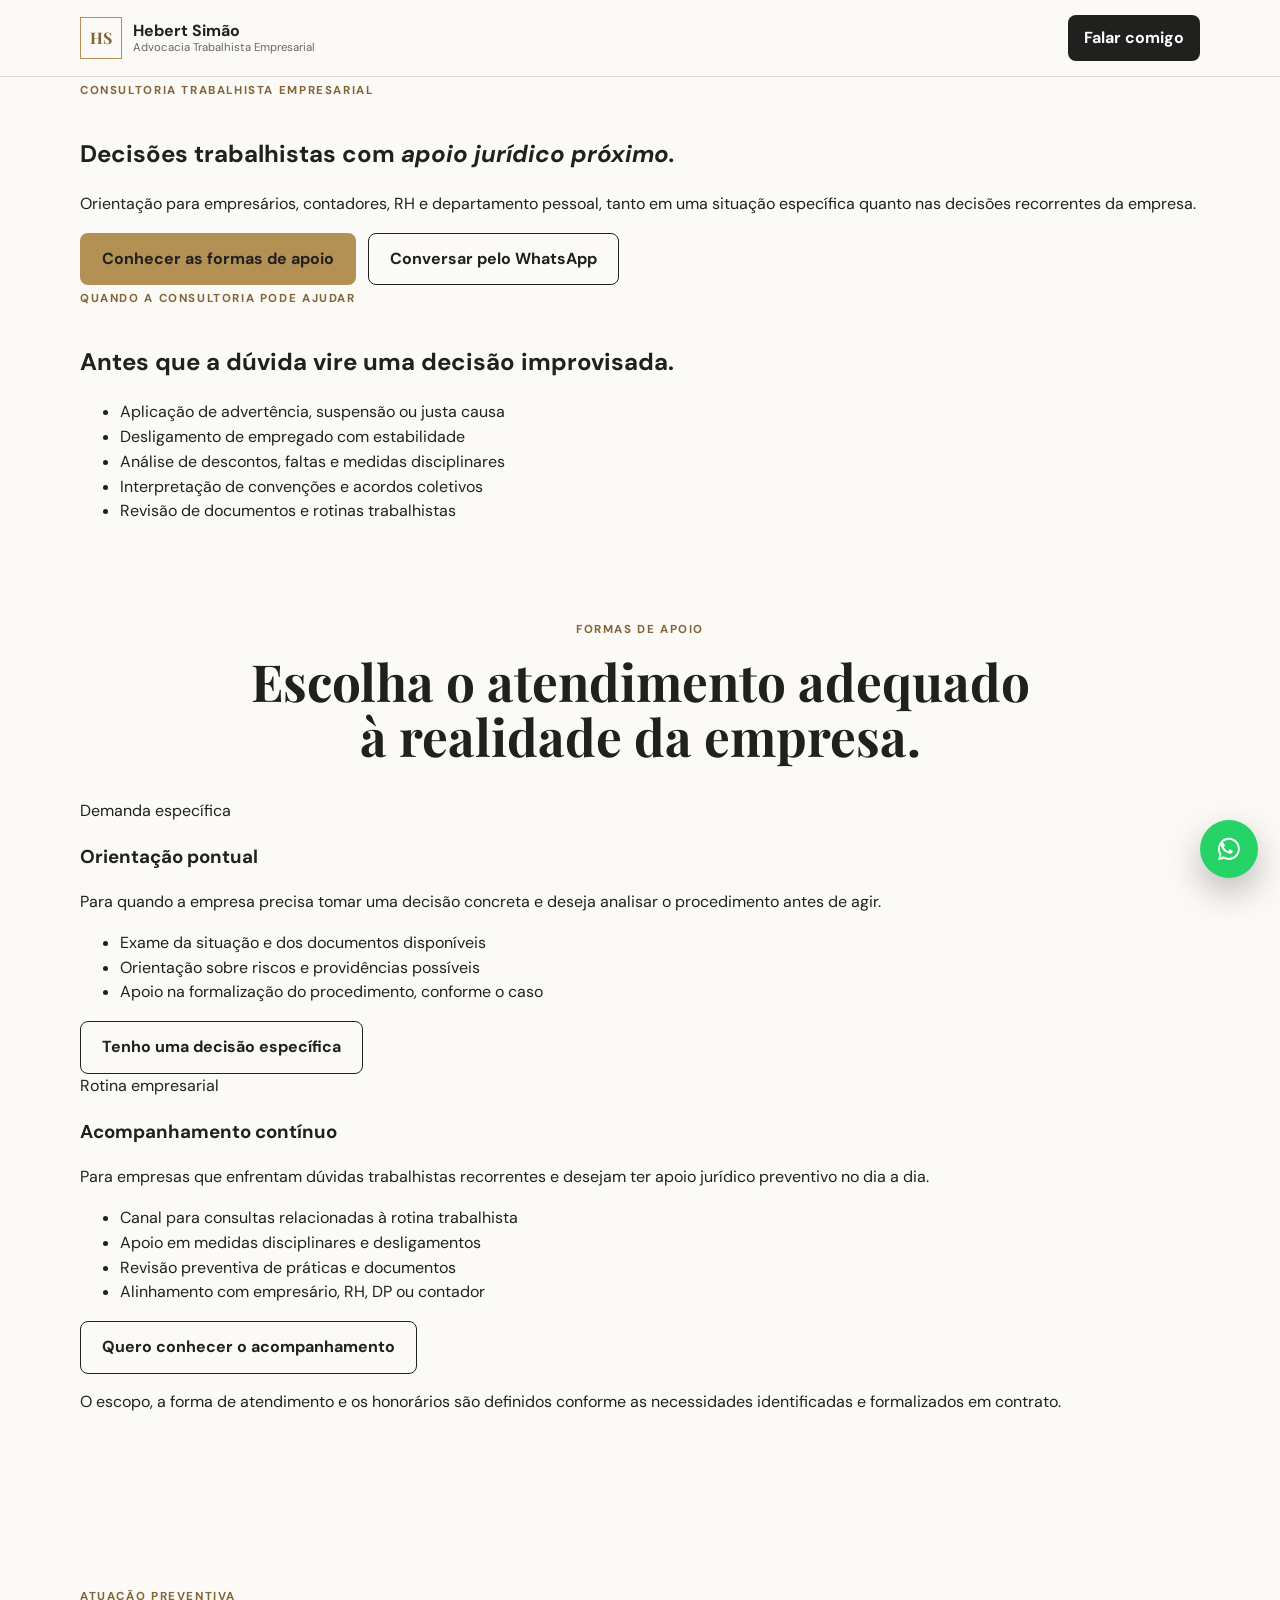
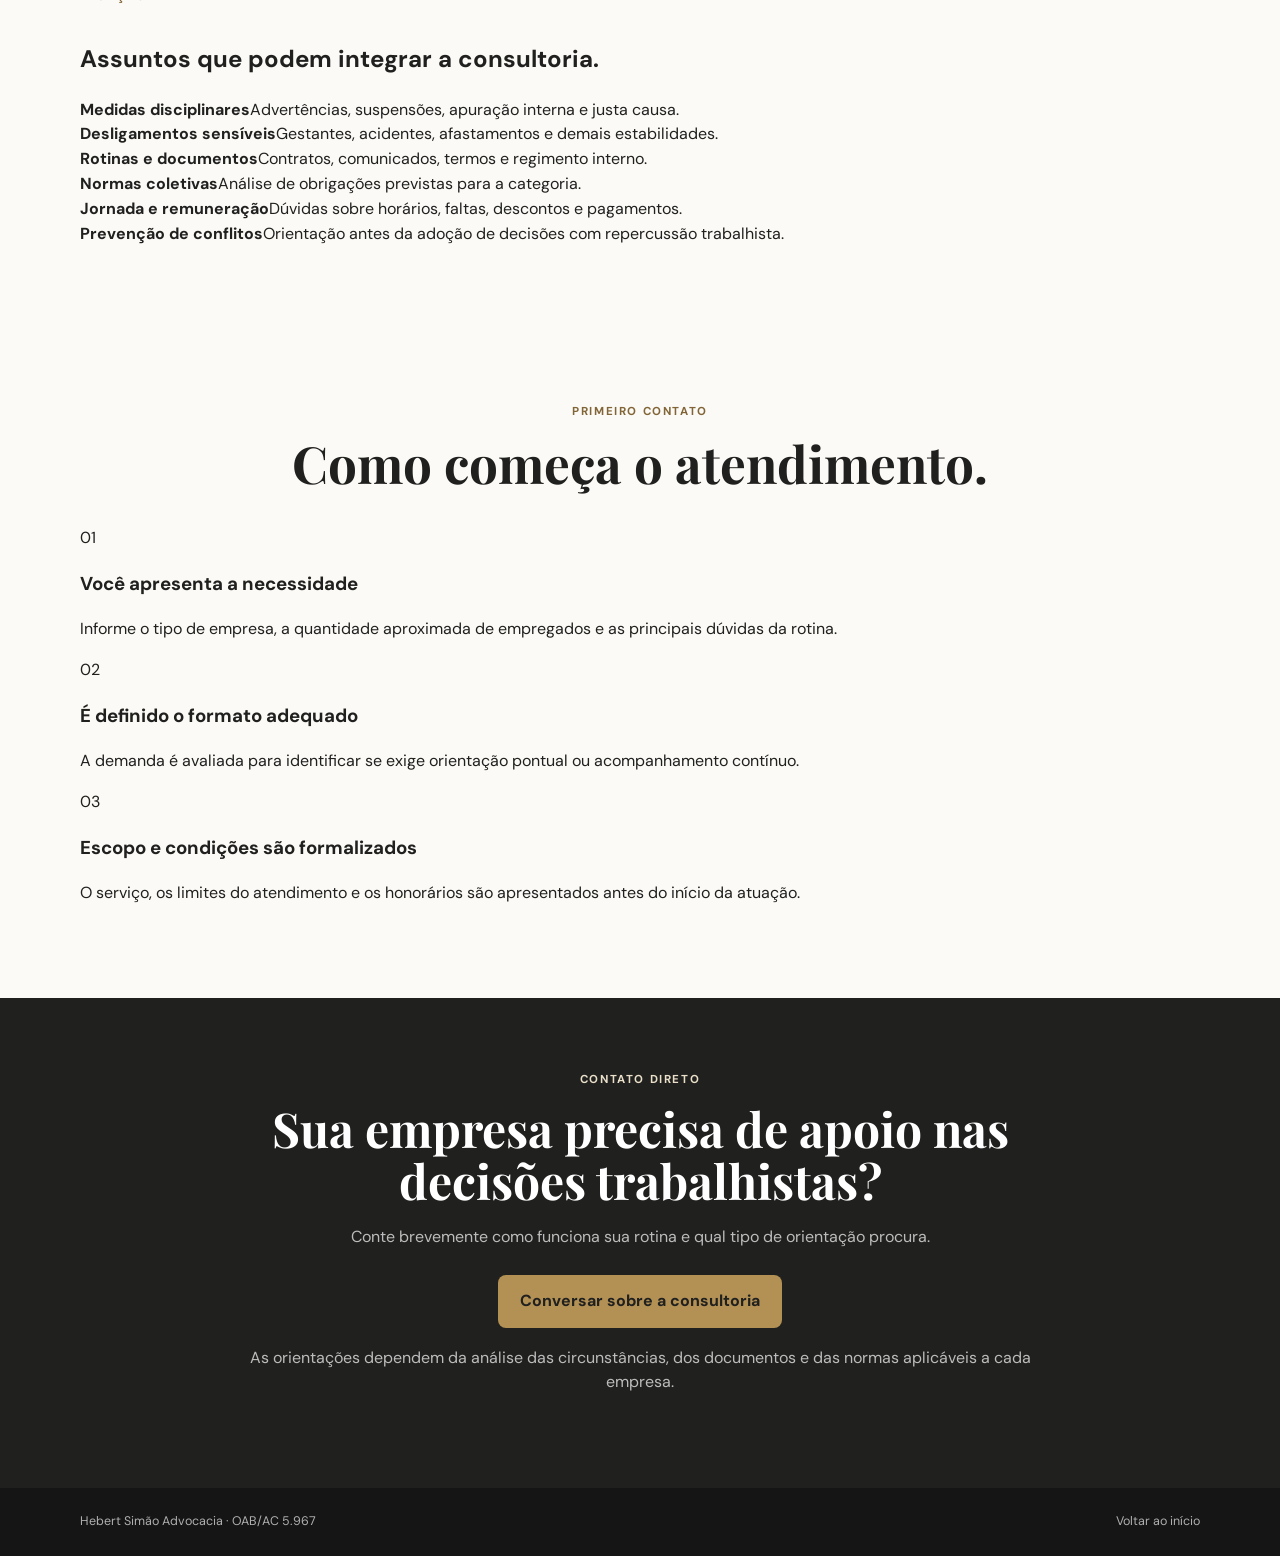
==== consultoria.html @ 91485e79 "Cria página de consultoria trabalhista empresarial" ====
<!DOCTYPE html>
<html lang="pt-BR">
<head>
  <meta charset="UTF-8" />
  <meta name="viewport" content="width=device-width, initial-scale=1.0" />
  <meta name="description" content="Consultoria trabalhista empresarial para decisões pontuais ou acompanhamento contínuo de empresas, contadores, RH e departamento pessoal." />
  <meta name="theme-color" content="#f5f1e8" />
  <meta property="og:title" content="Consultoria Trabalhista Empresarial | Hebert Simão" />
  <meta property="og:description" content="Apoio jurídico para decisões trabalhistas pontuais e rotinas empresariais." />
  <title>Consultoria Trabalhista Empresarial | Hebert Simão</title>
  <link rel="preconnect" href="https://fonts.googleapis.com" />
  <link rel="preconnect" href="https://fonts.gstatic.com" crossorigin />
  <link href="https://fonts.googleapis.com/css2?family=DM+Sans:wght@400;500;600;700&family=Playfair+Display:wght@600;700&display=swap" rel="stylesheet" />
  <link rel="stylesheet" href="styles.css?v=20260806-2" />
  <link rel="icon" href="favicon.svg" type="image/svg+xml" />
</head>
<body>
  <header class="site-header">
    <div class="container nav-wrap">
      <a class="brand" href="index.html" aria-label="Voltar à página inicial">
        <span class="brand-mark">HS</span>
        <span class="brand-text"><strong>Hebert Simão</strong><small>Advocacia Trabalhista Empresarial</small></span>
      </a>
      <a class="nav-cta" href="https://wa.me/5568999528903?text=Ol%C3%A1%2C%20Dr.%20Hebert.%20Gostaria%20de%20entender%20a%20consultoria%20trabalhista%20para%20minha%20empresa." target="_blank" rel="noopener noreferrer">Falar comigo</a>
    </div>
  </header>

  <main>
    <section class="consult-hero">
      <div class="container consult-hero-grid">
        <div>
          <span class="eyebrow">Consultoria trabalhista empresarial</span>
          <h1>Decisões trabalhistas com <em>apoio jurídico próximo.</em></h1>
          <p>Orientação para empresários, contadores, RH e departamento pessoal, tanto em uma situação específica quanto nas decisões recorrentes da empresa.</p>
          <div class="hero-actions">
            <a class="btn btn-primary" href="#modalidades">Conhecer as formas de apoio</a>
            <a class="btn btn-secondary" href="https://wa.me/5568999528903?text=Ol%C3%A1%2C%20Dr.%20Hebert.%20Gostaria%20de%20conversar%20sobre%20consultoria%20trabalhista%20empresarial." target="_blank" rel="noopener noreferrer">Conversar pelo WhatsApp</a>
          </div>
        </div>
        <aside class="consult-panel">
          <span class="eyebrow">Quando a consultoria pode ajudar</span>
          <h2>Antes que a dúvida vire uma decisão improvisada.</h2>
          <ul class="consult-checks">
            <li>Aplicação de advertência, suspensão ou justa causa</li>
            <li>Desligamento de empregado com estabilidade</li>
            <li>Análise de descontos, faltas e medidas disciplinares</li>
            <li>Interpretação de convenções e acordos coletivos</li>
            <li>Revisão de documentos e rotinas trabalhistas</li>
          </ul>
        </aside>
      </div>
    </section>

    <section class="section" id="modalidades">
      <div class="container">
        <div class="section-heading centered">
          <span class="eyebrow">Formas de apoio</span>
          <h2>Escolha o atendimento adequado à realidade da empresa.</h2>
        </div>
        <div class="support-grid">
          <article class="support-card">
            <span class="support-label">Demanda específica</span>
            <h3>Orientação pontual</h3>
            <p>Para quando a empresa precisa tomar uma decisão concreta e deseja analisar o procedimento antes de agir.</p>
            <ul>
              <li>Exame da situação e dos documentos disponíveis</li>
              <li>Orientação sobre riscos e providências possíveis</li>
              <li>Apoio na formalização do procedimento, conforme o caso</li>
            </ul>
            <a class="btn btn-secondary" href="https://wa.me/5568999528903?text=Ol%C3%A1%2C%20Dr.%20Hebert.%20Tenho%20uma%20demanda%20trabalhista%20espec%C3%ADfica%20e%20gostaria%20de%20uma%20orienta%C3%A7%C3%A3o%20pontual." target="_blank" rel="noopener noreferrer">Tenho uma decisão específica</a>
          </article>
          <article class="support-card featured">
            <span class="support-label">Rotina empresarial</span>
            <h3>Acompanhamento contínuo</h3>
            <p>Para empresas que enfrentam dúvidas trabalhistas recorrentes e desejam ter apoio jurídico preventivo no dia a dia.</p>
            <ul>
              <li>Canal para consultas relacionadas à rotina trabalhista</li>
              <li>Apoio em medidas disciplinares e desligamentos</li>
              <li>Revisão preventiva de práticas e documentos</li>
              <li>Alinhamento com empresário, RH, DP ou contador</li>
            </ul>
            <a class="btn btn-secondary" href="https://wa.me/5568999528903?text=Ol%C3%A1%2C%20Dr.%20Hebert.%20Gostaria%20de%20conhecer%20o%20acompanhamento%20trabalhista%20cont%C3%ADnuo%20para%20minha%20empresa." target="_blank" rel="noopener noreferrer">Quero conhecer o acompanhamento</a>
          </article>
        </div>
        <p class="consult-note">O escopo, a forma de atendimento e os honorários são definidos conforme as necessidades identificadas e formalizados em contrato.</p>
      </div>
    </section>

    <section class="section scope-section">
      <div class="container scope-grid">
        <div>
          <span class="eyebrow">Atuação preventiva</span>
          <h2>Assuntos que podem integrar a consultoria.</h2>
        </div>
        <div class="scope-items">
          <div class="scope-item"><strong>Medidas disciplinares</strong><span>Advertências, suspensões, apuração interna e justa causa.</span></div>
          <div class="scope-item"><strong>Desligamentos sensíveis</strong><span>Gestantes, acidentes, afastamentos e demais estabilidades.</span></div>
          <div class="scope-item"><strong>Rotinas e documentos</strong><span>Contratos, comunicados, termos e regimento interno.</span></div>
          <div class="scope-item"><strong>Normas coletivas</strong><span>Análise de obrigações previstas para a categoria.</span></div>
          <div class="scope-item"><strong>Jornada e remuneração</strong><span>Dúvidas sobre horários, faltas, descontos e pagamentos.</span></div>
          <div class="scope-item"><strong>Prevenção de conflitos</strong><span>Orientação antes da adoção de decisões com repercussão trabalhista.</span></div>
        </div>
      </div>
    </section>

    <section class="section">
      <div class="container">
        <div class="section-heading centered">
          <span class="eyebrow">Primeiro contato</span>
          <h2>Como começa o atendimento.</h2>
        </div>
        <div class="steps-grid">
          <article class="step-card"><span>01</span><h3>Você apresenta a necessidade</h3><p>Informe o tipo de empresa, a quantidade aproximada de empregados e as principais dúvidas da rotina.</p></article>
          <article class="step-card"><span>02</span><h3>É definido o formato adequado</h3><p>A demanda é avaliada para identificar se exige orientação pontual ou acompanhamento contínuo.</p></article>
          <article class="step-card"><span>03</span><h3>Escopo e condições são formalizados</h3><p>O serviço, os limites do atendimento e os honorários são apresentados antes do início da atuação.</p></article>
        </div>
      </div>
    </section>

    <section class="article-cta">
      <div class="container narrow">
        <span class="eyebrow">Contato direto</span>
        <h2>Sua empresa precisa de apoio nas decisões trabalhistas?</h2>
        <p>Conte brevemente como funciona sua rotina e qual tipo de orientação procura.</p>
        <a class="btn btn-primary" href="https://wa.me/5568999528903?text=Ol%C3%A1%2C%20Dr.%20Hebert.%20Vim%20pela%20p%C3%A1gina%20de%20consultoria%20trabalhista.%20Minha%20empresa%20precisa%20de%20apoio%20com%3A%20" target="_blank" rel="noopener noreferrer">Conversar sobre a consultoria</a>
        <p class="consult-note">As orientações dependem da análise das circunstâncias, dos documentos e das normas aplicáveis a cada empresa.</p>
      </div>
    </section>
  </main>

  <a class="whatsapp-float" href="https://wa.me/5568999528903?text=Ol%C3%A1%2C%20Dr.%20Hebert.%20Gostaria%20de%20conversar%20sobre%20consultoria%20trabalhista%20empresarial." target="_blank" rel="noopener noreferrer" aria-label="Falar pelo WhatsApp">
    <svg viewBox="0 0 32 32" aria-hidden="true"><path d="M19.11 17.47c-.29-.15-1.71-.84-1.97-.94-.27-.1-.46-.15-.65.15-.19.29-.75.94-.91 1.13-.17.19-.34.22-.63.07-.29-.15-1.23-.45-2.34-1.45-.86-.77-1.45-1.72-1.62-2.01-.17-.29-.02-.45.13-.59.13-.13.29-.34.44-.51.15-.17.19-.29.29-.49.1-.19.05-.36-.02-.51-.07-.15-.65-1.57-.89-2.15-.23-.56-.47-.48-.65-.49h-.56c-.19 0-.51.07-.77.36-.27.29-1.01.99-1.01 2.42s1.04 2.81 1.18 3.01c.15.19 2.04 3.12 4.95 4.38.69.3 1.23.48 1.65.61.69.22 1.32.19 1.82.12.56-.08 1.71-.7 1.95-1.38.24-.68.24-1.26.17-1.38-.07-.12-.27-.19-.56-.34zM16.03 4.8a11.05 11.05 0 0 0-9.47 16.75L5 27.2l5.79-1.52A11.04 11.04 0 1 0 16.03 4.8zm0 20.08c-1.7 0-3.36-.46-4.8-1.34l-.34-.2-3.44.9.92-3.35-.22-.35a9.04 9.04 0 1 1 7.88 4.34z"/></svg>
  </a>

  <footer class="site-footer"><div class="container footer-bottom"><span>Hebert Simão Advocacia · OAB/AC 5.967</span><span><a href="index.html">Voltar ao início</a></span></div></footer>
</body>
</html>
---- styles.css ----
:root{--ink:#20201f;--gold:#b39155;--gold-dark:#826536;--gold-light:#eadfc9;--cream:#f5f1e8;--paper:#fbfaf7;--muted:#686660;--line:#ded8cd;--whatsapp:#25d366;--shadow:0 20px 60px rgba(32,32,31,.12)}
*{box-sizing:border-box}html{scroll-behavior:smooth;scroll-padding-top:88px}body{margin:0;font-family:"DM Sans",sans-serif;color:var(--ink);background:var(--paper);line-height:1.55}a{color:inherit;text-decoration:none}button,input,select,textarea{font:inherit}.container{width:min(1120px,calc(100% - 38px));margin:0 auto}.narrow{max-width:820px}
.site-header{position:sticky;top:0;z-index:100;background:rgba(251,250,247,.95);backdrop-filter:blur(14px);border-bottom:1px solid var(--line)}.nav-wrap{min-height:76px;display:flex;align-items:center;justify-content:space-between;gap:22px}.brand{display:inline-flex;align-items:center;gap:11px}.brand-mark{width:42px;height:42px;display:grid;place-items:center;border:1px solid var(--gold);color:var(--gold-dark);font-family:"Playfair Display",serif;font-weight:700}.brand-text{display:flex;flex-direction:column;line-height:1.18}.brand-text strong{font-size:1rem}.brand-text small{font-size:.71rem;color:var(--muted)}.main-nav{display:flex;align-items:center;gap:25px;font-size:.9rem}.main-nav a:hover{color:var(--gold-dark)}.nav-cta{background:var(--ink);color:#fff!important;padding:11px 16px;font-weight:700;border-radius:8px}.menu-toggle{display:none;background:transparent;border:0}.menu-toggle span{display:block;width:24px;height:2px;margin:5px;background:var(--ink)}
.hero{background:var(--cream);padding:65px 0;border-bottom:1px solid var(--line)}.hero-grid{display:grid;grid-template-columns:1.18fr .82fr;gap:64px;align-items:center}.eyebrow{display:inline-block;text-transform:uppercase;letter-spacing:.14em;font-size:.72rem;font-weight:700;color:var(--gold-dark);margin-bottom:15px}.hero h1,.section-heading h2,.about-wrap h2,.contact-copy h2,.inner-hero h1,.article-cta h2{font-family:"Playfair Display",serif;line-height:1.08;margin:0}.hero h1{font-size:clamp(2.8rem,5vw,4.8rem);letter-spacing:-.04em}.hero h1 em{color:var(--gold-dark);font-style:normal}.hero-lead{max-width:650px;font-size:1.08rem;color:var(--muted);margin:22px 0 27px}.hero-actions{display:flex;flex-wrap:wrap;gap:12px}.btn{min-height:51px;display:inline-flex;align-items:center;justify-content:center;padding:13px 21px;border:1px solid transparent;font-weight:700;border-radius:8px;cursor:pointer;transition:.2s}.btn:hover{transform:translateY(-1px)}.btn-primary{background:var(--gold);color:var(--ink)}.btn-primary:hover{background:var(--gold-light)}.btn-secondary{border-color:var(--ink)}.btn-full{width:100%}.hero-trust{display:flex;flex-wrap:wrap;gap:18px;margin-top:24px;color:var(--muted);font-size:.8rem}.hero-trust span:before{content:"✓";color:var(--gold-dark);margin-right:7px}.hero-photo{position:relative;overflow:hidden;height:510px;border-radius:18px;background:#ded8cd;box-shadow:var(--shadow)}.hero-photo img{width:100%;height:100%;display:block;object-fit:cover;object-position:center 18%}.photo-caption{position:absolute;left:18px;right:18px;bottom:18px;display:flex;flex-direction:column;padding:13px 16px;border-radius:9px;background:rgba(25,25,24,.84);color:#fff;backdrop-filter:blur(8px)}.photo-caption strong{font-family:"Playfair Display",serif;font-size:1.25rem}.photo-caption span{font-size:.78rem;color:rgba(255,255,255,.75)}
.quick-strip{background:var(--ink);color:#fff}.quick-grid{display:grid;grid-template-columns:repeat(3,1fr)}.quick-grid span{padding:18px;text-align:center;border-right:1px solid rgba(255,255,255,.1);font-size:.88rem}.quick-grid span:last-child{border-right:0}
.section{padding:76px 0}.section-heading{max-width:780px;margin-bottom:34px}.section-heading.centered{text-align:center;margin-left:auto;margin-right:auto}.section-heading h2,.about-wrap h2{font-size:clamp(2rem,4vw,3.25rem)}.service-grid{display:grid;grid-template-columns:repeat(3,1fr);gap:16px}.service-card{background:#fff;border:1px solid var(--line);padding:25px;border-radius:14px;display:flex;flex-direction:column;min-height:245px}.service-number{color:var(--gold-dark);font-size:.75rem;font-weight:700}.service-card h3{font-family:"Playfair Display",serif;font-size:1.65rem;line-height:1.15;margin:20px 0 10px}.service-card p{color:var(--muted);margin:0 0 18px;font-size:.93rem}.service-card a{margin-top:auto;color:var(--gold-dark);font-weight:700;font-size:.9rem}.service-card.featured{background:var(--ink);color:#fff}.service-card.featured p{color:rgba(255,255,255,.7)}.service-card.featured .service-number,.service-card.featured a{color:var(--gold-light)}
.alerts-section{background:#fff;border-top:1px solid var(--line)}.alerts-heading{max-width:none;display:grid;grid-template-columns:1.2fr .8fr;gap:56px;align-items:end}.alerts-heading p{color:var(--muted);margin:0 0 5px}.alert-grid{display:grid;grid-template-columns:repeat(3,1fr);gap:18px}.alert-card{background:var(--paper);border:1px solid var(--line);border-radius:14px;padding:25px;display:flex;flex-direction:column;min-height:300px;transition:.2s}.alert-card:hover{transform:translateY(-3px);box-shadow:0 14px 35px rgba(32,32,31,.08)}.alert-tag{display:inline-flex;align-self:flex-start;padding:6px 9px;border-radius:999px;background:var(--gold-light);color:var(--gold-dark);font-size:.69rem;font-weight:700;text-transform:uppercase;letter-spacing:.08em}.alert-card h3,.alert-card h2{font-family:"Playfair Display",serif;line-height:1.18;margin:20px 0 12px}.alert-card h3{font-size:1.55rem}.alert-card h2{font-size:1.48rem}.alert-card p{color:var(--muted);font-size:.91rem;margin:0 0 20px}.alert-card a{margin-top:auto;color:var(--gold-dark);font-weight:700;font-size:.88rem}.alerts-action{text-align:center;margin-top:30px}.editorial-note{max-width:760px;margin:20px auto 0;text-align:center;color:var(--muted);font-size:.75rem}
.about-section{background:var(--cream);border-top:1px solid var(--line);border-bottom:1px solid var(--line)}.about-wrap{display:grid;grid-template-columns:1fr 1fr;gap:70px;align-items:center}.about-wrap p{color:var(--muted);margin:0;font-size:1rem}
.contact-section{background:var(--ink);color:#fff;padding:76px 0}.contact-grid{display:grid;grid-template-columns:.9fr 1.1fr;gap:58px;align-items:start}.contact-copy .eyebrow{color:var(--gold-light)}.contact-copy h2{font-size:clamp(2.1rem,4vw,3.4rem)}.contact-copy p{color:rgba(255,255,255,.68)}.contact-form{background:#fff;color:var(--ink);padding:28px;border-radius:16px;box-shadow:var(--shadow)}.contact-form label{display:block;font-weight:700;font-size:.84rem;margin-bottom:14px}.contact-form input,.contact-form select,.contact-form textarea{width:100%;margin-top:7px;padding:12px 14px;border:1px solid var(--line);border-radius:8px;background:#fff;outline:none}.contact-form input:focus,.contact-form select:focus,.contact-form textarea:focus{border-color:var(--gold);box-shadow:0 0 0 3px rgba(179,145,85,.14)}.form-note{display:block;margin-top:11px;color:var(--muted);font-size:.74rem}
.inner-hero{padding:76px 0 64px;background:var(--cream);border-bottom:1px solid var(--line)}.inner-hero h1{font-size:clamp(2.5rem,5vw,4.4rem);letter-spacing:-.035em}.inner-hero p{max-width:700px;color:var(--muted);font-size:1.05rem}.filter-row{display:flex;flex-wrap:wrap;gap:9px;margin-bottom:28px}.filter-button{border:1px solid var(--line);background:#fff;padding:9px 14px;border-radius:999px;color:var(--muted);cursor:pointer;font-size:.82rem;font-weight:700}.filter-button.active,.filter-button:hover{background:var(--ink);border-color:var(--ink);color:#fff}.alert-list .alert-card{min-height:315px}.article-cta{padding:68px 0;text-align:center;background:var(--ink);color:#fff}.article-cta .eyebrow{color:var(--gold-light)}.article-cta h2{font-size:clamp(2rem,4vw,3rem)}.article-cta p{color:rgba(255,255,255,.7);margin:18px auto 25px}
.article-header .back-link{display:block;margin-bottom:28px;color:var(--muted);font-size:.85rem;font-weight:700}.article-header .alert-tag{margin-bottom:17px}.article-layout{display:grid;grid-template-columns:minmax(0,1fr) 340px;gap:72px;padding-top:64px;padding-bottom:76px;align-items:start}.article-body{font-size:1.04rem}.article-body>p{margin:0 0 22px}.care-box{margin:34px 0;padding:28px;background:var(--cream);border-left:4px solid var(--gold)}.care-box h2,.article-contact h2{font-family:"Playfair Display",serif;line-height:1.18;margin:0 0 16px}.care-box ul{margin:0;padding-left:21px}.care-box li{margin:9px 0}.case-note{padding:18px;border:1px solid var(--line);border-radius:10px;color:var(--muted);font-size:.9rem}.source-line{font-size:.82rem;color:var(--muted)}.source-line a,.text-link{color:var(--gold-dark);font-weight:700}.article-contact{position:sticky;top:100px;background:var(--ink);color:#fff;padding:27px;border-radius:14px}.article-contact .eyebrow{color:var(--gold-light)}.article-contact p{font-size:.9rem;color:rgba(255,255,255,.7)}.article-contact .btn{margin-top:10px}
.whatsapp-float{position:fixed!important;right:22px;bottom:max(22px,env(safe-area-inset-bottom));width:58px;height:58px;border-radius:50%;background:var(--whatsapp);display:grid!important;place-items:center;z-index:9999;visibility:visible!important;opacity:1!important;pointer-events:auto;box-shadow:0 14px 35px rgba(0,0,0,.26);transition:.2s}.whatsapp-float:hover{transform:translateY(-2px) scale(1.03)}.whatsapp-float svg{width:32px;height:32px;fill:#fff}.site-footer{background:#151515;color:rgba(255,255,255,.66);padding:24px 0}.footer-bottom{display:flex;justify-content:space-between;gap:20px;font-size:.78rem}
@media(max-width:900px){.main-nav{position:absolute;left:18px;right:18px;top:76px;display:none;flex-direction:column;align-items:stretch;background:var(--paper);padding:20px;border:1px solid var(--line);box-shadow:var(--shadow)}.main-nav.open{display:flex}.menu-toggle{display:block}.hero{padding:52px 0}.hero-grid,.about-wrap,.contact-grid,.alerts-heading,.article-layout{grid-template-columns:1fr}.hero-grid{gap:34px}.hero-photo{height:500px;max-width:520px}.service-grid{grid-template-columns:1fr 1fr}.alert-grid{grid-template-columns:1fr 1fr}.alerts-heading{gap:15px}.article-layout{gap:34px}.article-contact{position:static}.section{padding:62px 0}}
@media(max-width:640px){.container{width:min(100% - 26px,1120px)}.brand-text small{display:none}.hero h1{font-size:2.5rem}.hero-lead{font-size:1rem}.hero-actions{flex-direction:column}.btn{width:100%}.hero-photo{height:390px}.quick-grid{grid-template-columns:1fr}.quick-grid span{border-right:0;border-bottom:1px solid rgba(255,255,255,.1);padding:13px}.service-grid,.alert-grid{grid-template-columns:1fr}.service-card{min-height:auto;padding:23px}.alert-card{min-height:auto}.contact-form{padding:22px}.footer-bottom{flex-direction:column;gap:5px}.whatsapp-float{right:16px;bottom:max(16px,env(safe-area-inset-bottom));width:54px;height:54px}.inner-hero{padding:52px 0}.inner-hero h1{font-size:2.45rem}.article-layout{padding-top:42px}}
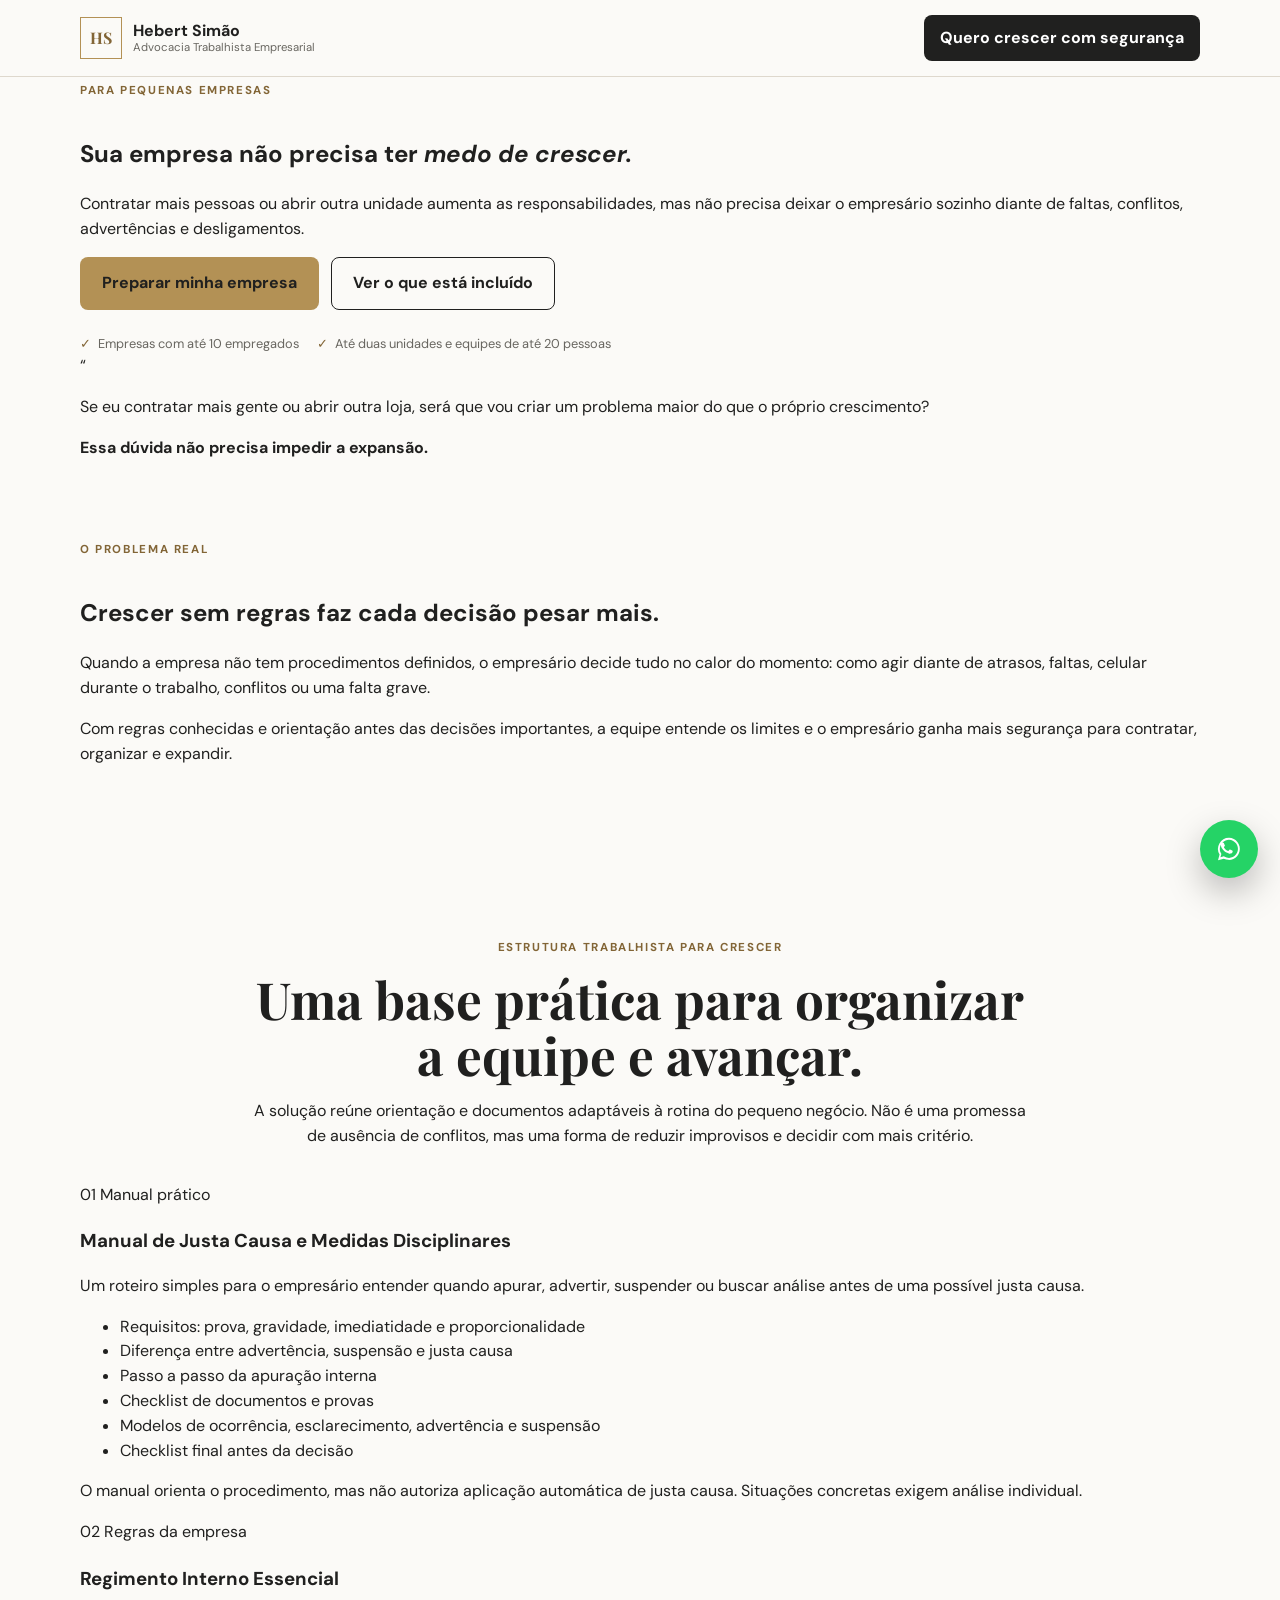
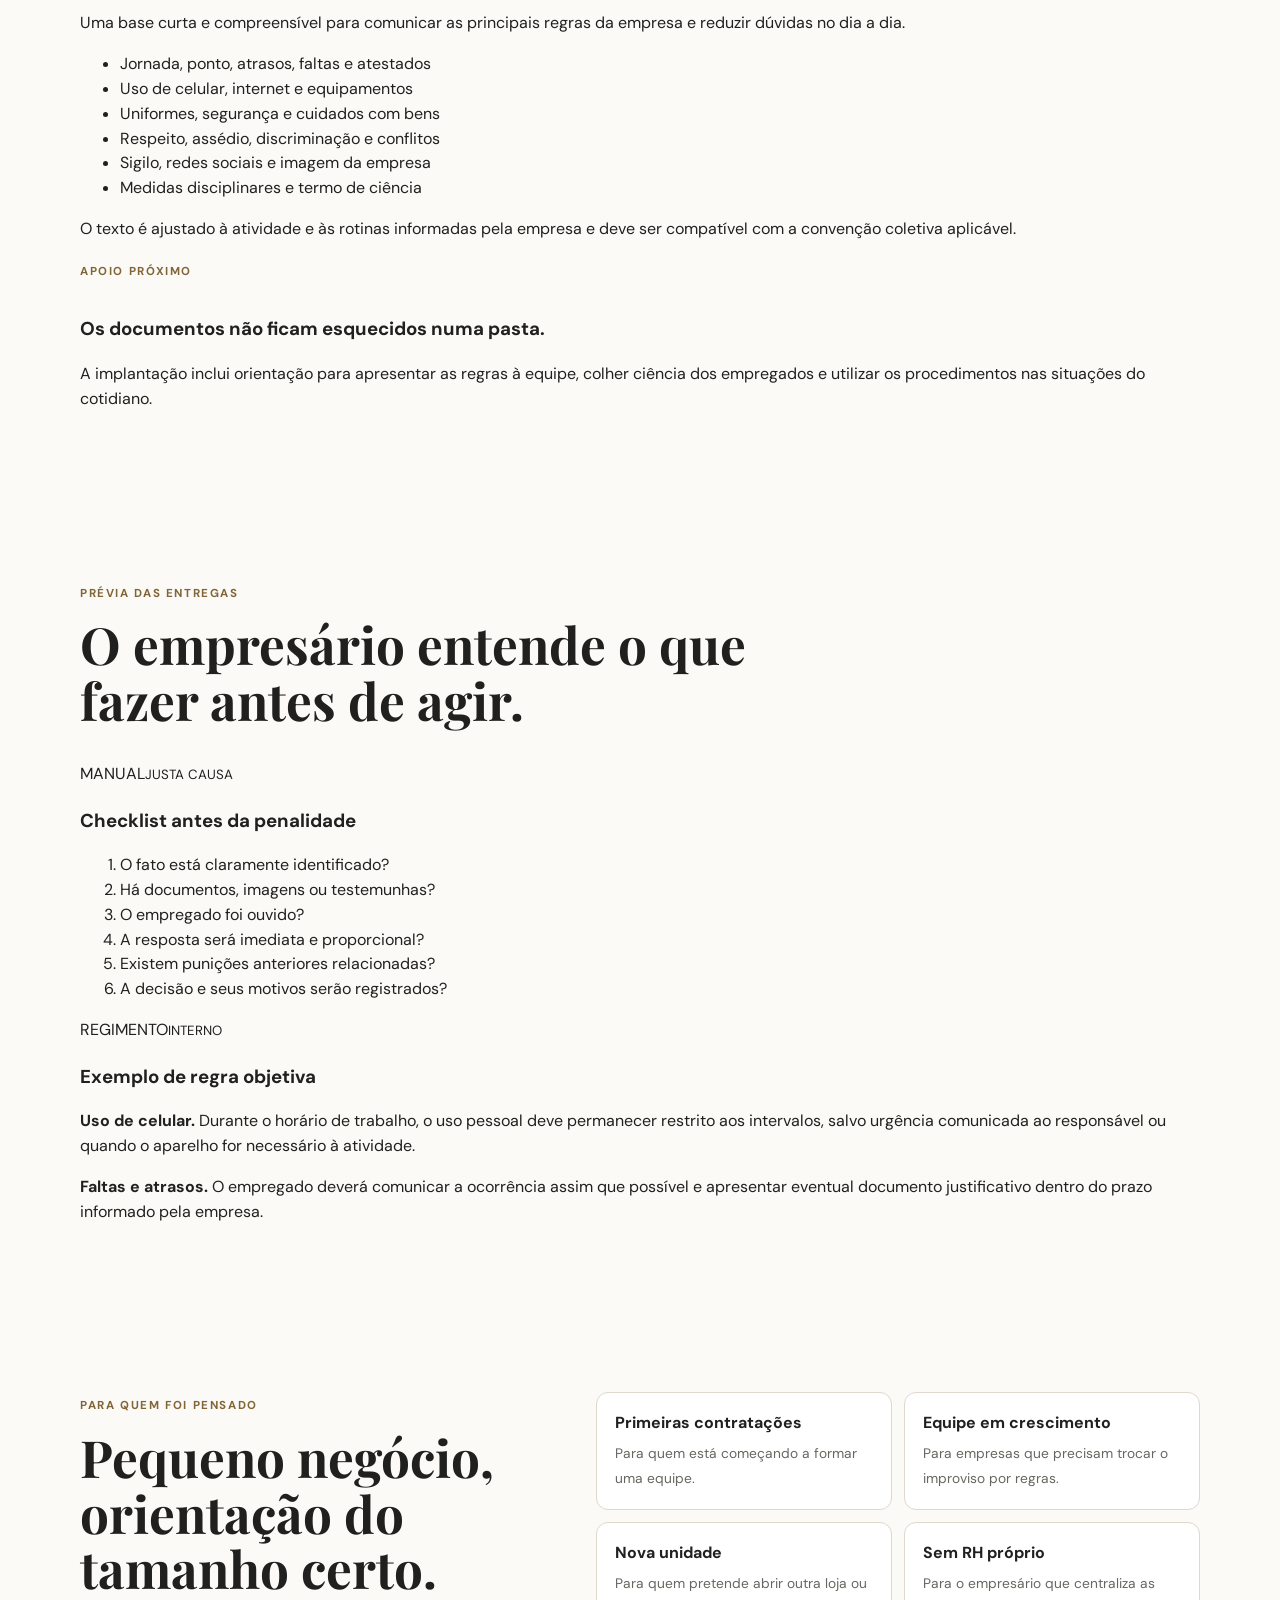
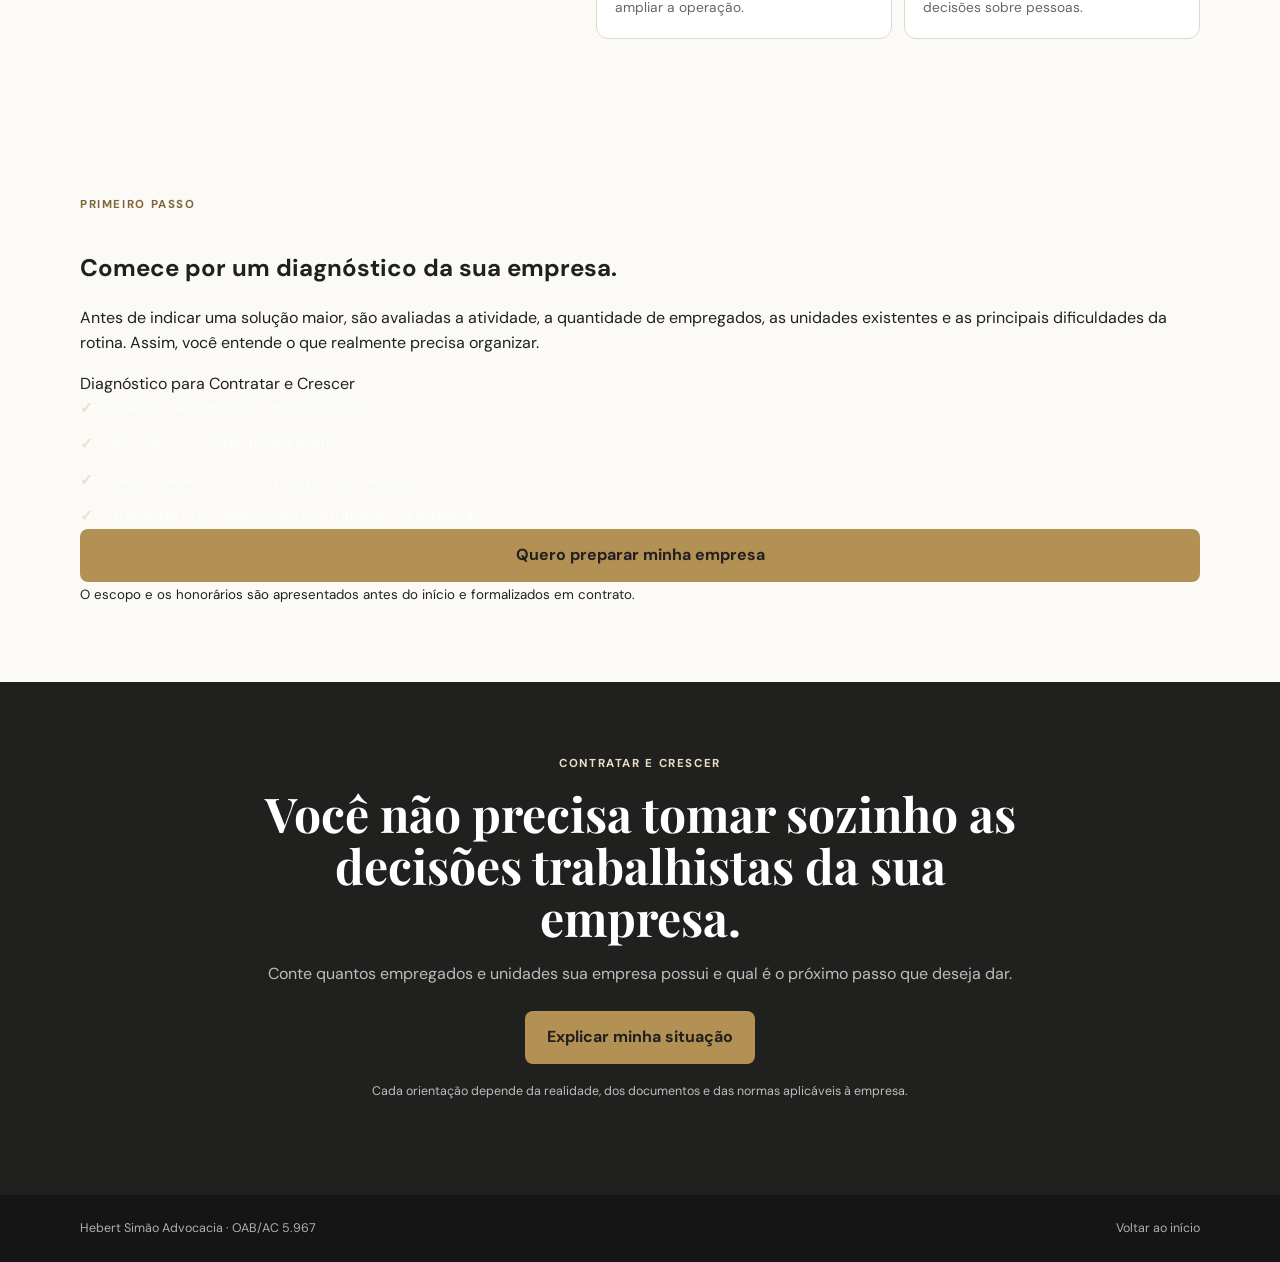
==== commit 5ce6d42a: "Reposiciona consultoria para crescimento de pequenas empresas" ====
--- a/consultoria.html
+++ b/consultoria.html
@@ -3,15 +3,15 @@
 <head>
   <meta charset="UTF-8" />
   <meta name="viewport" content="width=device-width, initial-scale=1.0" />
-  <meta name="description" content="Consultoria trabalhista empresarial para decisões pontuais ou acompanhamento contínuo de empresas, contadores, RH e departamento pessoal." />
+  <meta name="description" content="Apoio trabalhista para pequenas empresas que querem contratar, organizar a equipe e abrir novas unidades com regras claras e orientação jurídica." />
   <meta name="theme-color" content="#f5f1e8" />
-  <meta property="og:title" content="Consultoria Trabalhista Empresarial | Hebert Simão" />
-  <meta property="og:description" content="Apoio jurídico para decisões trabalhistas pontuais e rotinas empresariais." />
-  <title>Consultoria Trabalhista Empresarial | Hebert Simão</title>
+  <meta property="og:title" content="Estrutura Trabalhista para Crescer | Hebert Simão" />
+  <meta property="og:description" content="Sua empresa pode contratar e expandir sem tomar decisões trabalhistas no improviso." />
+  <title>Estrutura Trabalhista para Crescer | Hebert Simão</title>
   <link rel="preconnect" href="https://fonts.googleapis.com" />
   <link rel="preconnect" href="https://fonts.gstatic.com" crossorigin />
   <link href="https://fonts.googleapis.com/css2?family=DM+Sans:wght@400;500;600;700&family=Playfair+Display:wght@600;700&display=swap" rel="stylesheet" />
-  <link rel="stylesheet" href="styles.css?v=20260806-2" />
+  <link rel="stylesheet" href="styles.css?v=20260808-1" />
   <link rel="icon" href="favicon.svg" type="image/svg+xml" />
 </head>
 <body>
@@ -21,117 +21,175 @@
         <span class="brand-mark">HS</span>
         <span class="brand-text"><strong>Hebert Simão</strong><small>Advocacia Trabalhista Empresarial</small></span>
       </a>
-      <a class="nav-cta" href="https://wa.me/5568999528903?text=Ol%C3%A1%2C%20Dr.%20Hebert.%20Gostaria%20de%20entender%20a%20consultoria%20trabalhista%20para%20minha%20empresa." target="_blank" rel="noopener noreferrer">Falar comigo</a>
+      <a class="nav-cta" href="#comecar">Quero crescer com segurança</a>
     </div>
   </header>
 
   <main>
-    <section class="consult-hero">
-      <div class="container consult-hero-grid">
+    <section class="growth-hero">
+      <div class="container growth-hero-grid">
         <div>
-          <span class="eyebrow">Consultoria trabalhista empresarial</span>
-          <h1>Decisões trabalhistas com <em>apoio jurídico próximo.</em></h1>
-          <p>Orientação para empresários, contadores, RH e departamento pessoal, tanto em uma situação específica quanto nas decisões recorrentes da empresa.</p>
+          <span class="eyebrow">Para pequenas empresas</span>
+          <h1>Sua empresa não precisa ter <em>medo de crescer.</em></h1>
+          <p class="growth-lead">Contratar mais pessoas ou abrir outra unidade aumenta as responsabilidades, mas não precisa deixar o empresário sozinho diante de faltas, conflitos, advertências e desligamentos.</p>
           <div class="hero-actions">
-            <a class="btn btn-primary" href="#modalidades">Conhecer as formas de apoio</a>
-            <a class="btn btn-secondary" href="https://wa.me/5568999528903?text=Ol%C3%A1%2C%20Dr.%20Hebert.%20Gostaria%20de%20conversar%20sobre%20consultoria%20trabalhista%20empresarial." target="_blank" rel="noopener noreferrer">Conversar pelo WhatsApp</a>
+            <a class="btn btn-primary" href="#comecar">Preparar minha empresa</a>
+            <a class="btn btn-secondary" href="#entregas">Ver o que está incluído</a>
           </div>
+          <div class="hero-trust"><span>Empresas com até 10 empregados</span><span>Até duas unidades e equipes de até 20 pessoas</span></div>
         </div>
-        <aside class="consult-panel">
-          <span class="eyebrow">Quando a consultoria pode ajudar</span>
-          <h2>Antes que a dúvida vire uma decisão improvisada.</h2>
-          <ul class="consult-checks">
-            <li>Aplicação de advertência, suspensão ou justa causa</li>
-            <li>Desligamento de empregado com estabilidade</li>
-            <li>Análise de descontos, faltas e medidas disciplinares</li>
-            <li>Interpretação de convenções e acordos coletivos</li>
-            <li>Revisão de documentos e rotinas trabalhistas</li>
-          </ul>
+        <aside class="growth-quote">
+          <span class="quote-mark">“</span>
+          <p>Se eu contratar mais gente ou abrir outra loja, será que vou criar um problema maior do que o próprio crescimento?</p>
+          <strong>Essa dúvida não precisa impedir a expansão.</strong>
         </aside>
       </div>
     </section>
 
-    <section class="section" id="modalidades">
-      <div class="container">
-        <div class="section-heading centered">
-          <span class="eyebrow">Formas de apoio</span>
-          <h2>Escolha o atendimento adequado à realidade da empresa.</h2>
+    <section class="section problem-section">
+      <div class="container problem-grid">
+        <div>
+          <span class="eyebrow">O problema real</span>
+          <h2>Crescer sem regras faz cada decisão pesar mais.</h2>
         </div>
-        <div class="support-grid">
-          <article class="support-card">
-            <span class="support-label">Demanda específica</span>
-            <h3>Orientação pontual</h3>
-            <p>Para quando a empresa precisa tomar uma decisão concreta e deseja analisar o procedimento antes de agir.</p>
-            <ul>
-              <li>Exame da situação e dos documentos disponíveis</li>
-              <li>Orientação sobre riscos e providências possíveis</li>
-              <li>Apoio na formalização do procedimento, conforme o caso</li>
-            </ul>
-            <a class="btn btn-secondary" href="https://wa.me/5568999528903?text=Ol%C3%A1%2C%20Dr.%20Hebert.%20Tenho%20uma%20demanda%20trabalhista%20espec%C3%ADfica%20e%20gostaria%20de%20uma%20orienta%C3%A7%C3%A3o%20pontual." target="_blank" rel="noopener noreferrer">Tenho uma decisão específica</a>
-          </article>
-          <article class="support-card featured">
-            <span class="support-label">Rotina empresarial</span>
-            <h3>Acompanhamento contínuo</h3>
-            <p>Para empresas que enfrentam dúvidas trabalhistas recorrentes e desejam ter apoio jurídico preventivo no dia a dia.</p>
-            <ul>
-              <li>Canal para consultas relacionadas à rotina trabalhista</li>
-              <li>Apoio em medidas disciplinares e desligamentos</li>
-              <li>Revisão preventiva de práticas e documentos</li>
-              <li>Alinhamento com empresário, RH, DP ou contador</li>
-            </ul>
-            <a class="btn btn-secondary" href="https://wa.me/5568999528903?text=Ol%C3%A1%2C%20Dr.%20Hebert.%20Gostaria%20de%20conhecer%20o%20acompanhamento%20trabalhista%20cont%C3%ADnuo%20para%20minha%20empresa." target="_blank" rel="noopener noreferrer">Quero conhecer o acompanhamento</a>
-          </article>
-        </div>
-        <p class="consult-note">O escopo, a forma de atendimento e os honorários são definidos conforme as necessidades identificadas e formalizados em contrato.</p>
-      </div>
-    </section>
-
-    <section class="section scope-section">
-      <div class="container scope-grid">
-        <div>
-          <span class="eyebrow">Atuação preventiva</span>
-          <h2>Assuntos que podem integrar a consultoria.</h2>
-        </div>
-        <div class="scope-items">
-          <div class="scope-item"><strong>Medidas disciplinares</strong><span>Advertências, suspensões, apuração interna e justa causa.</span></div>
-          <div class="scope-item"><strong>Desligamentos sensíveis</strong><span>Gestantes, acidentes, afastamentos e demais estabilidades.</span></div>
-          <div class="scope-item"><strong>Rotinas e documentos</strong><span>Contratos, comunicados, termos e regimento interno.</span></div>
-          <div class="scope-item"><strong>Normas coletivas</strong><span>Análise de obrigações previstas para a categoria.</span></div>
-          <div class="scope-item"><strong>Jornada e remuneração</strong><span>Dúvidas sobre horários, faltas, descontos e pagamentos.</span></div>
-          <div class="scope-item"><strong>Prevenção de conflitos</strong><span>Orientação antes da adoção de decisões com repercussão trabalhista.</span></div>
+        <div class="problem-copy">
+          <p>Quando a empresa não tem procedimentos definidos, o empresário decide tudo no calor do momento: como agir diante de atrasos, faltas, celular durante o trabalho, conflitos ou uma falta grave.</p>
+          <p>Com regras conhecidas e orientação antes das decisões importantes, a equipe entende os limites e o empresário ganha mais segurança para contratar, organizar e expandir.</p>
         </div>
       </div>
     </section>
 
-    <section class="section">
+    <section class="section growth-solution" id="entregas">
       <div class="container">
         <div class="section-heading centered">
-          <span class="eyebrow">Primeiro contato</span>
-          <h2>Como começa o atendimento.</h2>
+          <span class="eyebrow">Estrutura Trabalhista para Crescer</span>
+          <h2>Uma base prática para organizar a equipe e avançar.</h2>
+          <p class="section-intro">A solução reúne orientação e documentos adaptáveis à rotina do pequeno negócio. Não é uma promessa de ausência de conflitos, mas uma forma de reduzir improvisos e decidir com mais critério.</p>
         </div>
-        <div class="steps-grid">
-          <article class="step-card"><span>01</span><h3>Você apresenta a necessidade</h3><p>Informe o tipo de empresa, a quantidade aproximada de empregados e as principais dúvidas da rotina.</p></article>
-          <article class="step-card"><span>02</span><h3>É definido o formato adequado</h3><p>A demanda é avaliada para identificar se exige orientação pontual ou acompanhamento contínuo.</p></article>
-          <article class="step-card"><span>03</span><h3>Escopo e condições são formalizados</h3><p>O serviço, os limites do atendimento e os honorários são apresentados antes do início da atuação.</p></article>
+
+        <div class="deliverable-grid">
+          <article class="deliverable-card">
+            <span class="deliverable-number">01</span>
+            <span class="support-label">Manual prático</span>
+            <h3>Manual de Justa Causa e Medidas Disciplinares</h3>
+            <p>Um roteiro simples para o empresário entender quando apurar, advertir, suspender ou buscar análise antes de uma possível justa causa.</p>
+            <ul>
+              <li>Requisitos: prova, gravidade, imediatidade e proporcionalidade</li>
+              <li>Diferença entre advertência, suspensão e justa causa</li>
+              <li>Passo a passo da apuração interna</li>
+              <li>Checklist de documentos e provas</li>
+              <li>Modelos de ocorrência, esclarecimento, advertência e suspensão</li>
+              <li>Checklist final antes da decisão</li>
+            </ul>
+            <p class="card-note">O manual orienta o procedimento, mas não autoriza aplicação automática de justa causa. Situações concretas exigem análise individual.</p>
+          </article>
+
+          <article class="deliverable-card featured">
+            <span class="deliverable-number">02</span>
+            <span class="support-label">Regras da empresa</span>
+            <h3>Regimento Interno Essencial</h3>
+            <p>Uma base curta e compreensível para comunicar as principais regras da empresa e reduzir dúvidas no dia a dia.</p>
+            <ul>
+              <li>Jornada, ponto, atrasos, faltas e atestados</li>
+              <li>Uso de celular, internet e equipamentos</li>
+              <li>Uniformes, segurança e cuidados com bens</li>
+              <li>Respeito, assédio, discriminação e conflitos</li>
+              <li>Sigilo, redes sociais e imagem da empresa</li>
+              <li>Medidas disciplinares e termo de ciência</li>
+            </ul>
+            <p class="card-note">O texto é ajustado à atividade e às rotinas informadas pela empresa e deve ser compatível com a convenção coletiva aplicável.</p>
+          </article>
+        </div>
+
+        <div class="support-band">
+          <div>
+            <span class="eyebrow">Apoio próximo</span>
+            <h3>Os documentos não ficam esquecidos numa pasta.</h3>
+          </div>
+          <p>A implantação inclui orientação para apresentar as regras à equipe, colher ciência dos empregados e utilizar os procedimentos nas situações do cotidiano.</p>
+        </div>
+      </div>
+    </section>
+
+    <section class="section preview-section">
+      <div class="container">
+        <div class="section-heading">
+          <span class="eyebrow">Prévia das entregas</span>
+          <h2>O empresário entende o que fazer antes de agir.</h2>
+        </div>
+        <div class="preview-grid">
+          <article class="document-preview">
+            <div class="doc-top"><span>MANUAL</span><small>JUSTA CAUSA</small></div>
+            <h3>Checklist antes da penalidade</h3>
+            <ol>
+              <li>O fato está claramente identificado?</li>
+              <li>Há documentos, imagens ou testemunhas?</li>
+              <li>O empregado foi ouvido?</li>
+              <li>A resposta será imediata e proporcional?</li>
+              <li>Existem punições anteriores relacionadas?</li>
+              <li>A decisão e seus motivos serão registrados?</li>
+            </ol>
+          </article>
+          <article class="document-preview">
+            <div class="doc-top"><span>REGIMENTO</span><small>INTERNO</small></div>
+            <h3>Exemplo de regra objetiva</h3>
+            <p class="sample-rule"><strong>Uso de celular.</strong> Durante o horário de trabalho, o uso pessoal deve permanecer restrito aos intervalos, salvo urgência comunicada ao responsável ou quando o aparelho for necessário à atividade.</p>
+            <p class="sample-rule"><strong>Faltas e atrasos.</strong> O empregado deverá comunicar a ocorrência assim que possível e apresentar eventual documento justificativo dentro do prazo informado pela empresa.</p>
+          </article>
+        </div>
+      </div>
+    </section>
+
+    <section class="section audience-section">
+      <div class="container scope-grid">
+        <div>
+          <span class="eyebrow">Para quem foi pensado</span>
+          <h2>Pequeno negócio, orientação do tamanho certo.</h2>
+        </div>
+        <div class="scope-items">
+          <div class="scope-item"><strong>Primeiras contratações</strong><span>Para quem está começando a formar uma equipe.</span></div>
+          <div class="scope-item"><strong>Equipe em crescimento</strong><span>Para empresas que precisam trocar o improviso por regras.</span></div>
+          <div class="scope-item"><strong>Nova unidade</strong><span>Para quem pretende abrir outra loja ou ampliar a operação.</span></div>
+          <div class="scope-item"><strong>Sem RH próprio</strong><span>Para o empresário que centraliza as decisões sobre pessoas.</span></div>
+        </div>
+      </div>
+    </section>
+
+    <section class="section start-section" id="comecar">
+      <div class="container start-grid">
+        <div>
+          <span class="eyebrow">Primeiro passo</span>
+          <h2>Comece por um diagnóstico da sua empresa.</h2>
+          <p>Antes de indicar uma solução maior, são avaliadas a atividade, a quantidade de empregados, as unidades existentes e as principais dificuldades da rotina. Assim, você entende o que realmente precisa organizar.</p>
+        </div>
+        <div class="start-card">
+          <span class="support-label">Diagnóstico para Contratar e Crescer</span>
+          <ul class="consult-checks dark">
+            <li>Questionário breve sobre a operação</li>
+            <li>Reunião on-line de até 40 minutos</li>
+            <li>Identificação dos principais pontos de atenção</li>
+            <li>Ordem de prioridades para contratação ou expansão</li>
+          </ul>
+          <a class="btn btn-primary btn-full" href="https://wa.me/5568999528903?text=Ol%C3%A1%2C%20Dr.%20Hebert.%20Quero%20preparar%20minha%20empresa%20para%20contratar%20e%20crescer.%20Hoje%20tenho%20aproximadamente%20___%20empregados%20e%20___%20unidade(s)." target="_blank" rel="noopener noreferrer">Quero preparar minha empresa</a>
+          <small>O escopo e os honorários são apresentados antes do início e formalizados em contrato.</small>
         </div>
       </div>
     </section>
 
     <section class="article-cta">
       <div class="container narrow">
-        <span class="eyebrow">Contato direto</span>
-        <h2>Sua empresa precisa de apoio nas decisões trabalhistas?</h2>
-        <p>Conte brevemente como funciona sua rotina e qual tipo de orientação procura.</p>
-        <a class="btn btn-primary" href="https://wa.me/5568999528903?text=Ol%C3%A1%2C%20Dr.%20Hebert.%20Vim%20pela%20p%C3%A1gina%20de%20consultoria%20trabalhista.%20Minha%20empresa%20precisa%20de%20apoio%20com%3A%20" target="_blank" rel="noopener noreferrer">Conversar sobre a consultoria</a>
-        <p class="consult-note">As orientações dependem da análise das circunstâncias, dos documentos e das normas aplicáveis a cada empresa.</p>
+        <span class="eyebrow">Contratar e crescer</span>
+        <h2>Você não precisa tomar sozinho as decisões trabalhistas da sua empresa.</h2>
+        <p>Conte quantos empregados e unidades sua empresa possui e qual é o próximo passo que deseja dar.</p>
+        <a class="btn btn-primary" href="https://wa.me/5568999528903?text=Ol%C3%A1%2C%20Dr.%20Hebert.%20Vim%20pela%20p%C3%A1gina%20Estrutura%20Trabalhista%20para%20Crescer.%20Minha%20empresa%20tem%20___%20empregados%20e%20quero%20___." target="_blank" rel="noopener noreferrer">Explicar minha situação</a>
+        <p class="consult-note">Cada orientação depende da realidade, dos documentos e das normas aplicáveis à empresa.</p>
       </div>
     </section>
   </main>
 
-  <a class="whatsapp-float" href="https://wa.me/5568999528903?text=Ol%C3%A1%2C%20Dr.%20Hebert.%20Gostaria%20de%20conversar%20sobre%20consultoria%20trabalhista%20empresarial." target="_blank" rel="noopener noreferrer" aria-label="Falar pelo WhatsApp">
+  <a class="whatsapp-float" href="https://wa.me/5568999528903?text=Ol%C3%A1%2C%20Dr.%20Hebert.%20Quero%20preparar%20minha%20empresa%20para%20crescer." target="_blank" rel="noopener noreferrer" aria-label="Falar pelo WhatsApp">
     <svg viewBox="0 0 32 32" aria-hidden="true"><path d="M19.11 17.47c-.29-.15-1.71-.84-1.97-.94-.27-.1-.46-.15-.65.15-.19.29-.75.94-.91 1.13-.17.19-.34.22-.63.07-.29-.15-1.23-.45-2.34-1.45-.86-.77-1.45-1.72-1.62-2.01-.17-.29-.02-.45.13-.59.13-.13.29-.34.44-.51.15-.17.19-.29.29-.49.1-.19.05-.36-.02-.51-.07-.15-.65-1.57-.89-2.15-.23-.56-.47-.48-.65-.49h-.56c-.19 0-.51.07-.77.36-.27.29-1.01.99-1.01 2.42s1.04 2.81 1.18 3.01c.15.19 2.04 3.12 4.95 4.38.69.3 1.23.48 1.65.61.69.22 1.32.19 1.82.12.56-.08 1.71-.7 1.95-1.38.24-.68.24-1.26.17-1.38-.07-.12-.27-.19-.56-.34zM16.03 4.8a11.05 11.05 0 0 0-9.47 16.75L5 27.2l5.79-1.52A11.04 11.04 0 1 0 16.03 4.8zm0 20.08c-1.7 0-3.36-.46-4.8-1.34l-.34-.2-3.44.9.92-3.35-.22-.35a9.04 9.04 0 1 1 7.88 4.34z"/></svg>
   </a>
-
   <footer class="site-footer"><div class="container footer-bottom"><span>Hebert Simão Advocacia · OAB/AC 5.967</span><span><a href="index.html">Voltar ao início</a></span></div></footer>
 </body>
 </html>
--- a/styles.css
+++ b/styles.css
@@ -12,3 +12,43 @@
 .whatsapp-float{position:fixed!important;right:22px;bottom:max(22px,env(safe-area-inset-bottom));width:58px;height:58px;border-radius:50%;background:var(--whatsapp);display:grid!important;place-items:center;z-index:9999;visibility:visible!important;opacity:1!important;pointer-events:auto;box-shadow:0 14px 35px rgba(0,0,0,.26);transition:.2s}.whatsapp-float:hover{transform:translateY(-2px) scale(1.03)}.whatsapp-float svg{width:32px;height:32px;fill:#fff}.site-footer{background:#151515;color:rgba(255,255,255,.66);padding:24px 0}.footer-bottom{display:flex;justify-content:space-between;gap:20px;font-size:.78rem}
 @media(max-width:900px){.main-nav{position:absolute;left:18px;right:18px;top:76px;display:none;flex-direction:column;align-items:stretch;background:var(--paper);padding:20px;border:1px solid var(--line);box-shadow:var(--shadow)}.main-nav.open{display:flex}.menu-toggle{display:block}.hero{padding:52px 0}.hero-grid,.about-wrap,.contact-grid,.alerts-heading,.article-layout{grid-template-columns:1fr}.hero-grid{gap:34px}.hero-photo{height:500px;max-width:520px}.service-grid{grid-template-columns:1fr 1fr}.alert-grid{grid-template-columns:1fr 1fr}.alerts-heading{gap:15px}.article-layout{gap:34px}.article-contact{position:static}.section{padding:62px 0}}
 @media(max-width:640px){.container{width:min(100% - 26px,1120px)}.brand-text small{display:none}.hero h1{font-size:2.5rem}.hero-lead{font-size:1rem}.hero-actions{flex-direction:column}.btn{width:100%}.hero-photo{height:390px}.quick-grid{grid-template-columns:1fr}.quick-grid span{border-right:0;border-bottom:1px solid rgba(255,255,255,.1);padding:13px}.service-grid,.alert-grid{grid-template-columns:1fr}.service-card{min-height:auto;padding:23px}.alert-card{min-height:auto}.contact-form{padding:22px}.footer-bottom{flex-direction:column;gap:5px}.whatsapp-float{right:16px;bottom:max(16px,env(safe-area-inset-bottom));width:54px;height:54px}.inner-hero{padding:52px 0}.inner-hero h1{font-size:2.45rem}.article-layout{padding-top:42px}}
+
+/* Consultoria trabalhista empresarial */
+.consult-hero{background:var(--cream);padding:72px 0;border-bottom:1px solid var(--line)}
+.consult-hero-grid{display:grid;grid-template-columns:1.08fr .92fr;gap:64px;align-items:center}
+.consult-hero h1{font-family:"Playfair Display",serif;font-size:clamp(2.7rem,5vw,4.7rem);line-height:1.06;letter-spacing:-.04em;margin:0}
+.consult-hero h1 em{color:var(--gold-dark);font-style:normal}
+.consult-hero p{max-width:650px;color:var(--muted);font-size:1.06rem;margin:22px 0 28px}
+.consult-panel{background:var(--ink);color:#fff;border-radius:18px;padding:32px;box-shadow:var(--shadow)}
+.consult-panel .eyebrow{color:var(--gold-light)}
+.consult-panel h2{font-family:"Playfair Display",serif;font-size:2rem;line-height:1.15;margin:0 0 20px}
+.consult-checks{list-style:none;padding:0;margin:0;display:grid;gap:13px}
+.consult-checks li{position:relative;padding-left:27px;color:rgba(255,255,255,.76);font-size:.94rem}
+.consult-checks li:before{content:"✓";position:absolute;left:0;color:var(--gold-light);font-weight:700}
+.support-grid{display:grid;grid-template-columns:1fr 1fr;gap:20px}
+.support-card{border:1px solid var(--line);border-radius:16px;padding:30px;background:#fff;display:flex;flex-direction:column}
+.support-card.featured{background:var(--ink);color:#fff}
+.support-card .support-label{color:var(--gold-dark);font-size:.72rem;font-weight:700;text-transform:uppercase;letter-spacing:.12em}
+.support-card.featured .support-label{color:var(--gold-light)}
+.support-card h3{font-family:"Playfair Display",serif;font-size:2rem;line-height:1.15;margin:16px 0 10px}
+.support-card>p{color:var(--muted);margin:0 0 20px}
+.support-card.featured>p,.support-card.featured li{color:rgba(255,255,255,.72)}
+.support-card ul{padding-left:20px;margin:0 0 26px}
+.support-card li{margin:9px 0;color:var(--muted)}
+.support-card .btn{margin-top:auto;align-self:flex-start}
+.support-card.featured .btn-secondary{border-color:var(--gold-light);color:var(--gold-light)}
+.scope-section{background:var(--cream);border-top:1px solid var(--line);border-bottom:1px solid var(--line)}
+.scope-grid{display:grid;grid-template-columns:.85fr 1.15fr;gap:70px;align-items:start}
+.scope-grid h2{font-family:"Playfair Display",serif;font-size:clamp(2rem,4vw,3.2rem);line-height:1.08;margin:0}
+.scope-items{display:grid;grid-template-columns:1fr 1fr;gap:12px}
+.scope-item{background:#fff;border:1px solid var(--line);border-radius:12px;padding:18px}
+.scope-item strong{display:block;margin-bottom:5px}
+.scope-item span{color:var(--muted);font-size:.86rem}
+.steps-grid{display:grid;grid-template-columns:repeat(3,1fr);gap:18px}
+.step-card{padding:25px;border-top:2px solid var(--gold)}
+.step-card span{font-family:"Playfair Display",serif;color:var(--gold-dark);font-size:1.5rem}
+.step-card h3{margin:11px 0 8px}
+.step-card p{color:var(--muted);font-size:.9rem;margin:0}
+.consult-note{max-width:780px;margin:28px auto 0;text-align:center;color:var(--muted);font-size:.78rem}
+@media(max-width:900px){.consult-hero-grid,.scope-grid{grid-template-columns:1fr}.consult-hero-grid{gap:34px}.scope-grid{gap:34px}}
+@media(max-width:640px){.consult-hero{padding:52px 0}.consult-hero h1{font-size:2.55rem}.consult-panel{padding:25px}.support-grid,.scope-items,.steps-grid{grid-template-columns:1fr}.support-card{padding:24px}.support-card .btn{width:100%}.step-card{padding:20px 4px}}
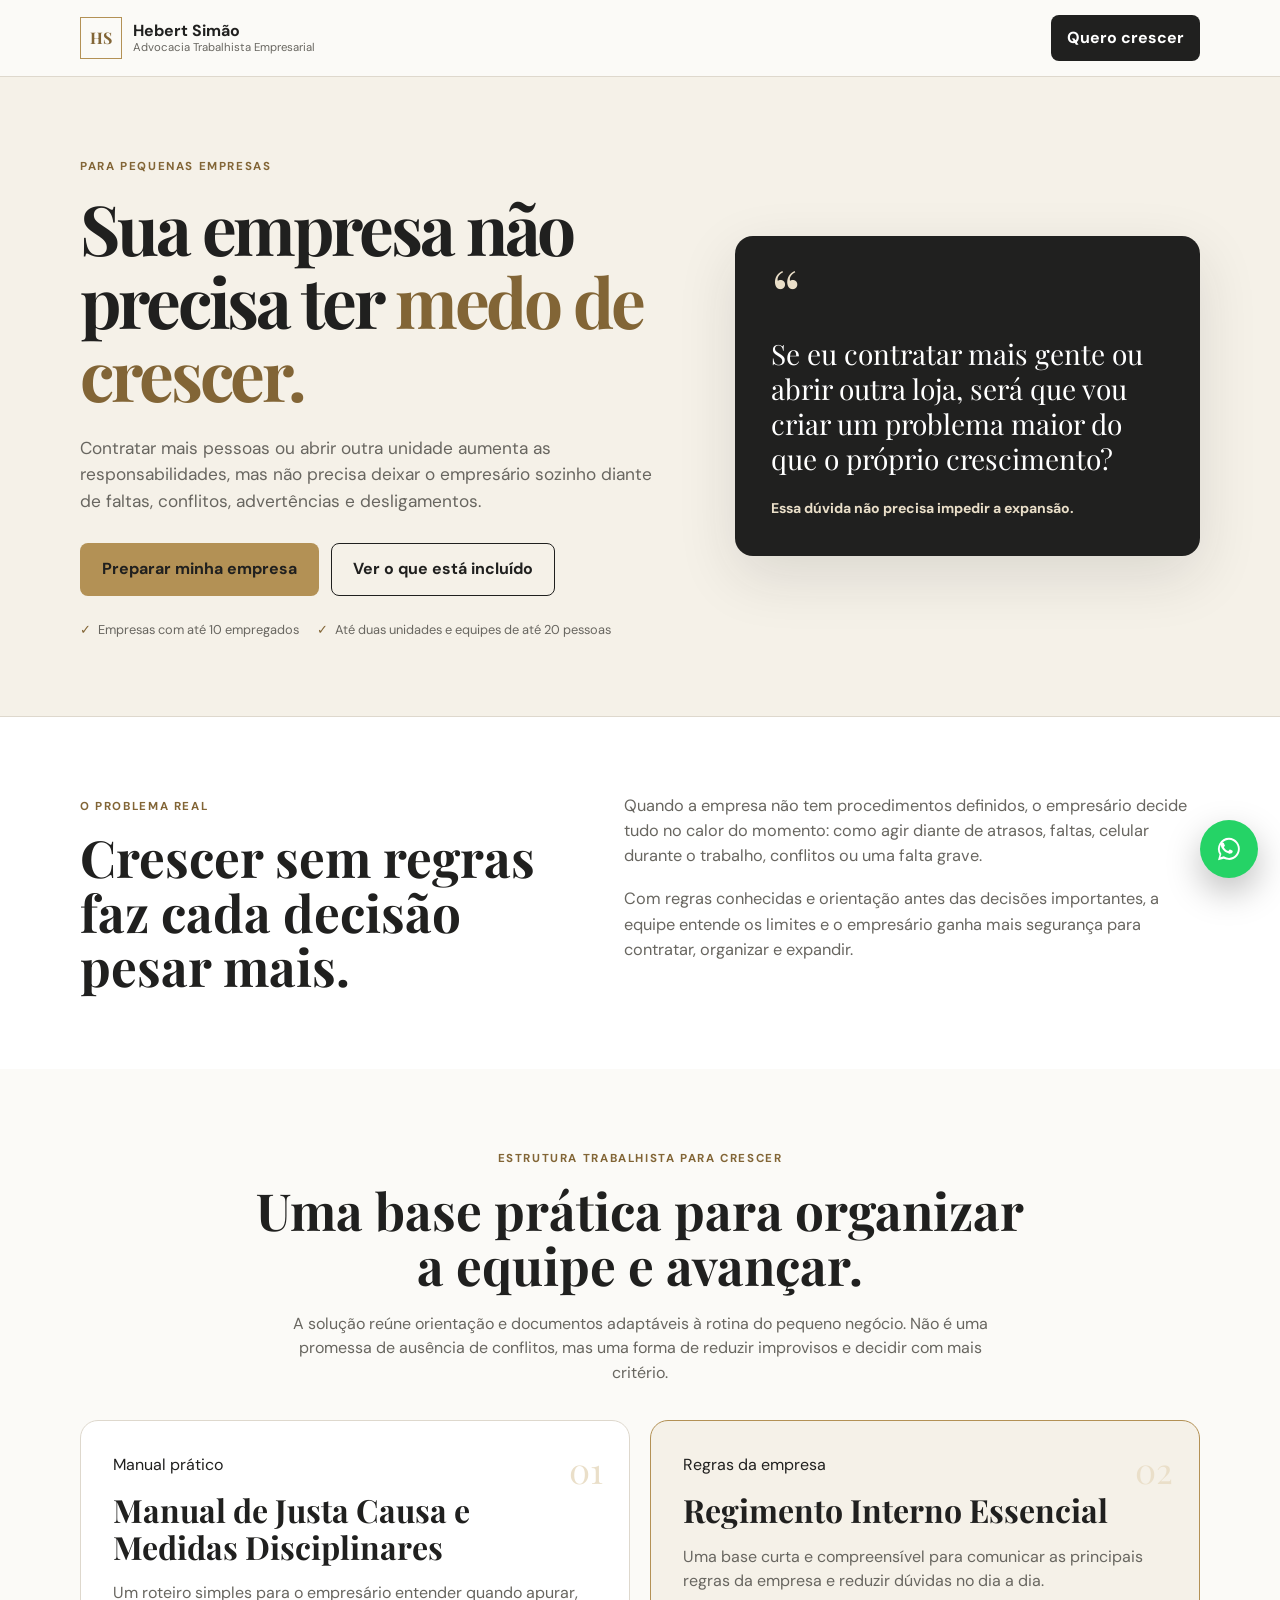
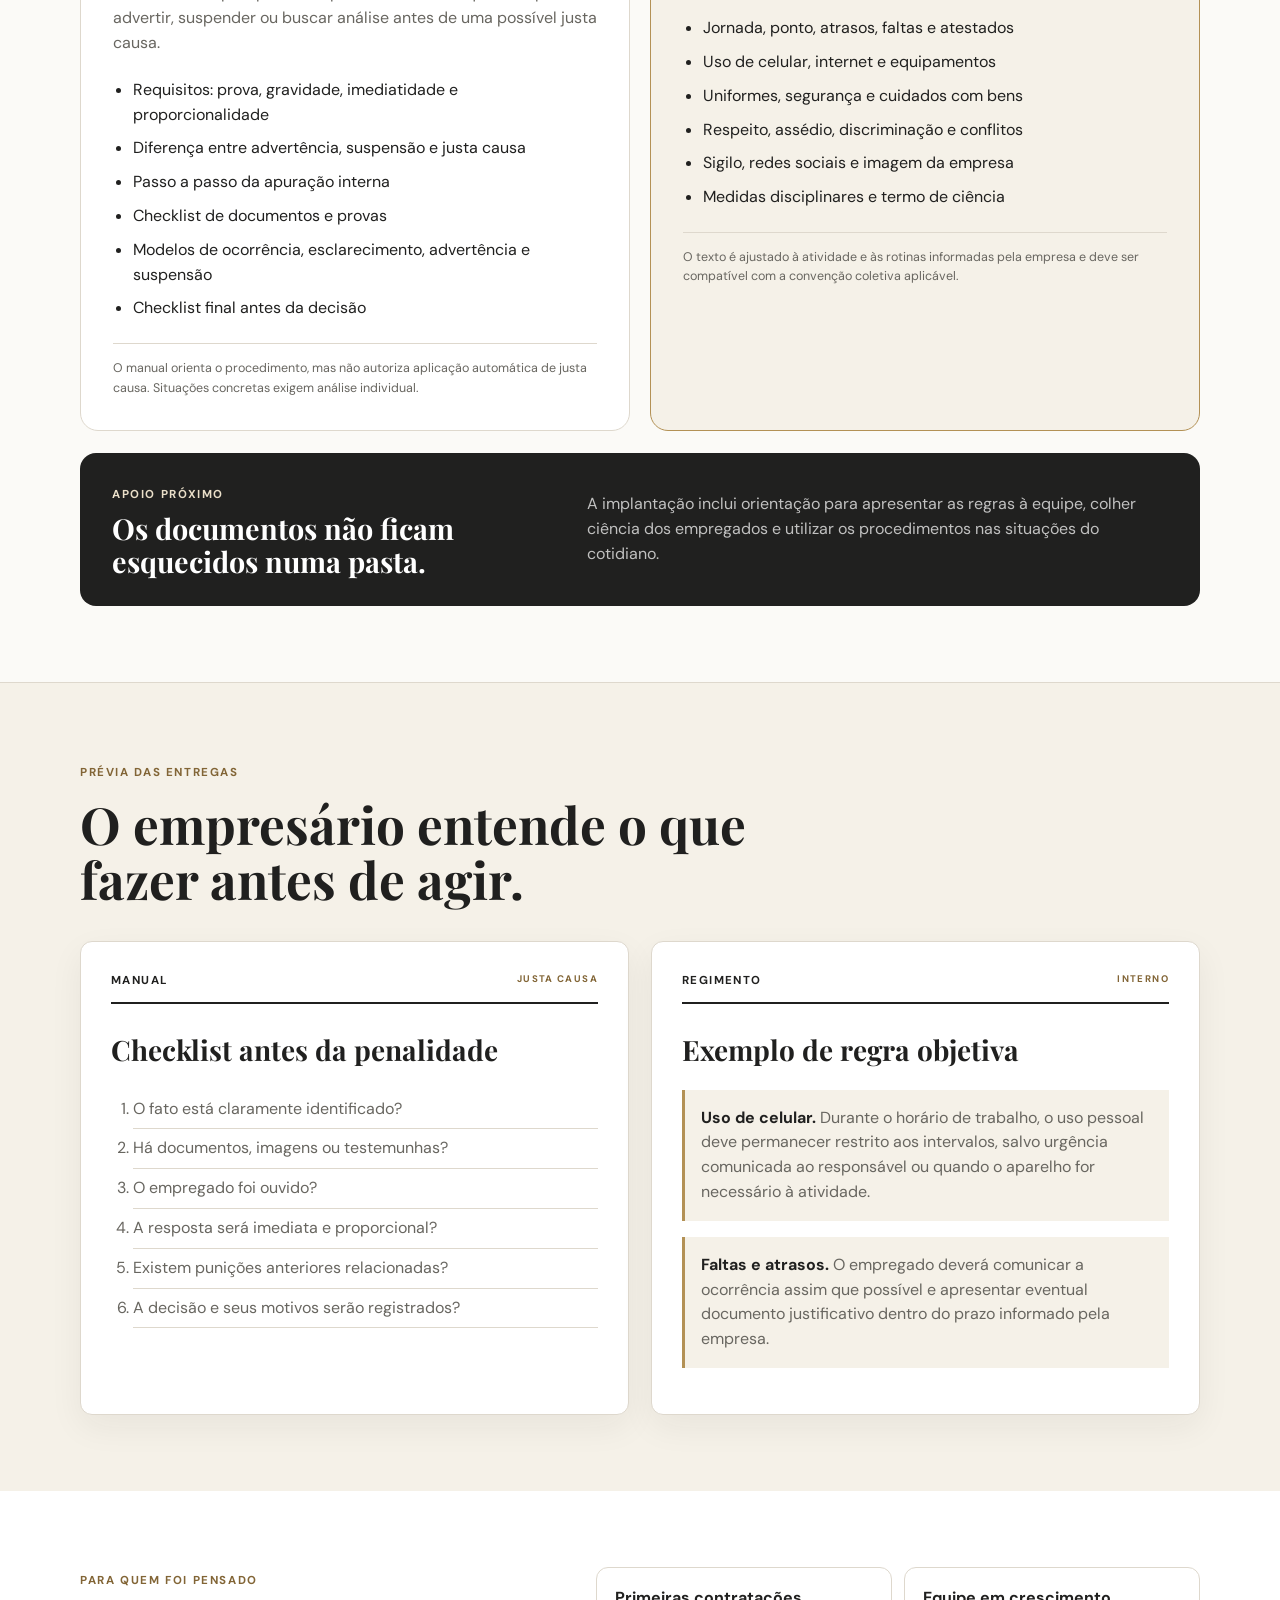
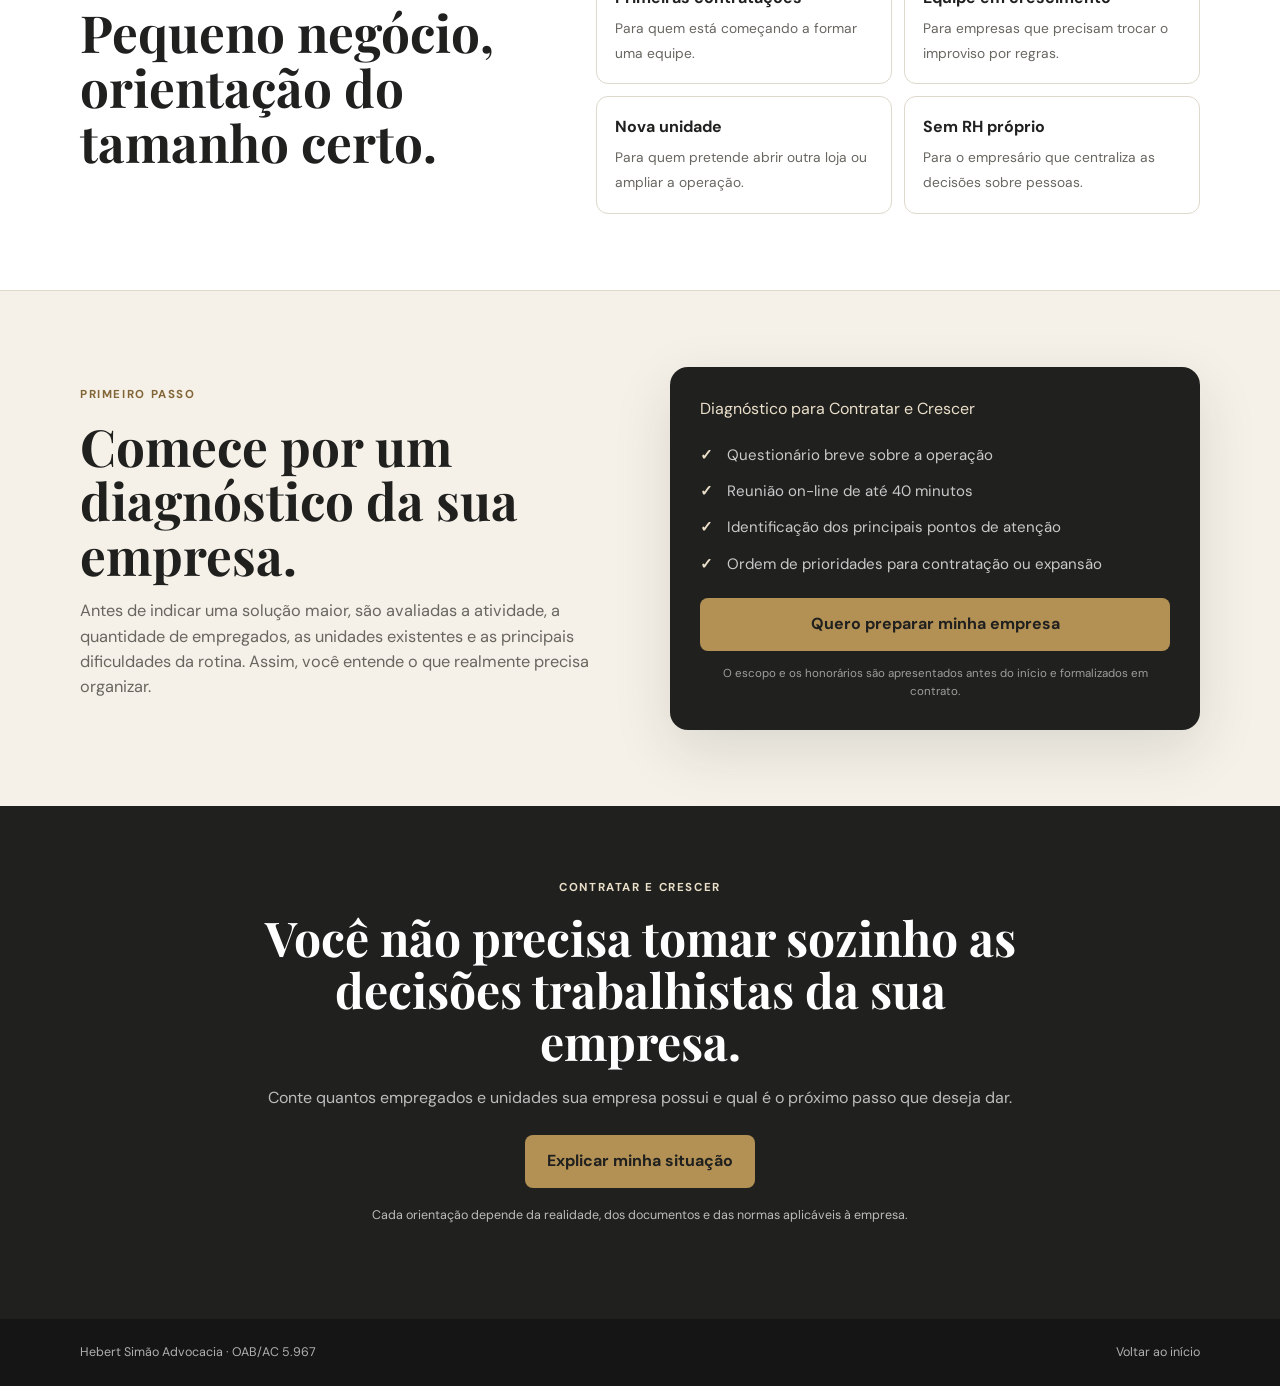
==== commit 94f7df36: "Encurta chamada do topo da página de crescimento" ====
--- a/consultoria.html
+++ b/consultoria.html
@@ -21,7 +21,7 @@
         <span class="brand-mark">HS</span>
         <span class="brand-text"><strong>Hebert Simão</strong><small>Advocacia Trabalhista Empresarial</small></span>
       </a>
-      <a class="nav-cta" href="#comecar">Quero crescer com segurança</a>
+      <a class="nav-cta" href="#comecar">Quero crescer</a>
     </div>
   </header>
 
--- a/styles.css
+++ b/styles.css
@@ -52,3 +52,54 @@
 .consult-note{max-width:780px;margin:28px auto 0;text-align:center;color:var(--muted);font-size:.78rem}
 @media(max-width:900px){.consult-hero-grid,.scope-grid{grid-template-columns:1fr}.consult-hero-grid{gap:34px}.scope-grid{gap:34px}}
 @media(max-width:640px){.consult-hero{padding:52px 0}.consult-hero h1{font-size:2.55rem}.consult-panel{padding:25px}.support-grid,.scope-items,.steps-grid{grid-template-columns:1fr}.support-card{padding:24px}.support-card .btn{width:100%}.step-card{padding:20px 4px}}
+
+/* Estrutura Trabalhista para Crescer */
+.growth-hero{background:var(--cream);padding:76px 0;border-bottom:1px solid var(--line)}
+.growth-hero-grid{display:grid;grid-template-columns:1.12fr .88fr;gap:64px;align-items:center}
+.growth-hero h1,.problem-grid h2,.start-grid h2{font-family:"Playfair Display",serif;line-height:1.06;margin:0}
+.growth-hero h1{font-size:clamp(2.8rem,5.4vw,5rem);letter-spacing:-.045em}
+.growth-hero h1 em{color:var(--gold-dark);font-style:normal}
+.growth-lead{max-width:700px;color:var(--muted);font-size:1.08rem;margin:24px 0 28px}
+.growth-quote{background:var(--ink);color:#fff;border-radius:18px;padding:36px;box-shadow:var(--shadow)}
+.quote-mark{display:block;color:var(--gold-light);font-family:"Playfair Display",serif;font-size:4.5rem;line-height:.6}
+.growth-quote p{font-family:"Playfair Display",serif;font-size:1.75rem;line-height:1.25;margin:20px 0}
+.growth-quote strong{color:var(--gold-light);font-size:.88rem}
+.problem-section{background:#fff}
+.problem-grid{display:grid;grid-template-columns:.9fr 1.1fr;gap:72px;align-items:start}
+.problem-grid h2,.start-grid h2{font-size:clamp(2rem,4vw,3.25rem)}
+.problem-copy p{color:var(--muted);margin:0 0 18px;font-size:1.02rem}
+.growth-solution{background:var(--paper)}
+.section-intro{color:var(--muted);max-width:720px;margin:18px auto 0}
+.deliverable-grid{display:grid;grid-template-columns:1fr 1fr;gap:20px}
+.deliverable-card{background:#fff;border:1px solid var(--line);border-radius:18px;padding:32px;position:relative}
+.deliverable-card.featured{background:var(--cream);border-color:var(--gold)}
+.deliverable-number{position:absolute;right:26px;top:22px;font-family:"Playfair Display",serif;font-size:2.2rem;color:var(--gold-light)}
+.deliverable-card h3{font-family:"Playfair Display",serif;font-size:2rem;line-height:1.15;margin:14px 0 12px;max-width:440px}
+.deliverable-card>p{color:var(--muted)}
+.deliverable-card ul{padding-left:20px;margin:22px 0}
+.deliverable-card li{margin:9px 0}
+.deliverable-card .card-note{font-size:.78rem;border-top:1px solid var(--line);padding-top:15px;margin-bottom:0}
+.support-band{margin-top:22px;padding:28px 32px;background:var(--ink);color:#fff;border-radius:16px;display:grid;grid-template-columns:.85fr 1.15fr;gap:45px;align-items:center}
+.support-band .eyebrow{color:var(--gold-light);margin-bottom:8px}
+.support-band h3{font-family:"Playfair Display",serif;font-size:1.8rem;line-height:1.15;margin:0}
+.support-band p{color:rgba(255,255,255,.72);margin:0}
+.preview-section{background:var(--cream);border-top:1px solid var(--line)}
+.preview-grid{display:grid;grid-template-columns:1fr 1fr;gap:22px}
+.document-preview{background:#fff;border:1px solid var(--line);border-radius:12px;padding:30px;box-shadow:0 12px 34px rgba(32,32,31,.06)}
+.doc-top{display:flex;justify-content:space-between;border-bottom:2px solid var(--ink);padding-bottom:12px;margin-bottom:24px;font-weight:700;letter-spacing:.12em;font-size:.72rem}
+.doc-top small{color:var(--gold-dark)}
+.document-preview h3{font-family:"Playfair Display",serif;font-size:1.75rem;margin:0 0 18px}
+.document-preview ol{padding-left:22px;margin:0}
+.document-preview li{padding:7px 0;border-bottom:1px solid var(--line);color:var(--muted)}
+.sample-rule{padding:16px;background:var(--cream);border-left:3px solid var(--gold);color:var(--muted)}
+.sample-rule strong{color:var(--ink)}
+.audience-section{background:#fff}
+.start-section{background:var(--cream);border-top:1px solid var(--line)}
+.start-grid{display:grid;grid-template-columns:1fr 1fr;gap:60px;align-items:center}
+.start-grid>div>p{color:var(--muted);font-size:1.02rem}
+.start-card{background:var(--ink);color:#fff;border-radius:18px;padding:30px;box-shadow:var(--shadow)}
+.start-card .support-label{color:var(--gold-light)}
+.consult-checks.dark{margin:22px 0}
+.start-card small{display:block;color:rgba(255,255,255,.56);font-size:.72rem;margin-top:14px;text-align:center}
+@media(max-width:900px){.growth-hero-grid,.problem-grid,.start-grid{grid-template-columns:1fr}.growth-hero-grid,.problem-grid,.start-grid{gap:36px}.support-band{grid-template-columns:1fr;gap:14px}}
+@media(max-width:640px){.growth-hero{padding:52px 0}.growth-hero h1{font-size:2.65rem}.growth-quote{padding:26px}.growth-quote p{font-size:1.45rem}.deliverable-grid,.preview-grid{grid-template-columns:1fr}.deliverable-card{padding:25px}.deliverable-number{right:20px}.support-band{padding:24px}.document-preview{padding:23px}.start-card{padding:24px}.nav-wrap>.nav-cta{font-size:.75rem;padding:10px 12px}}
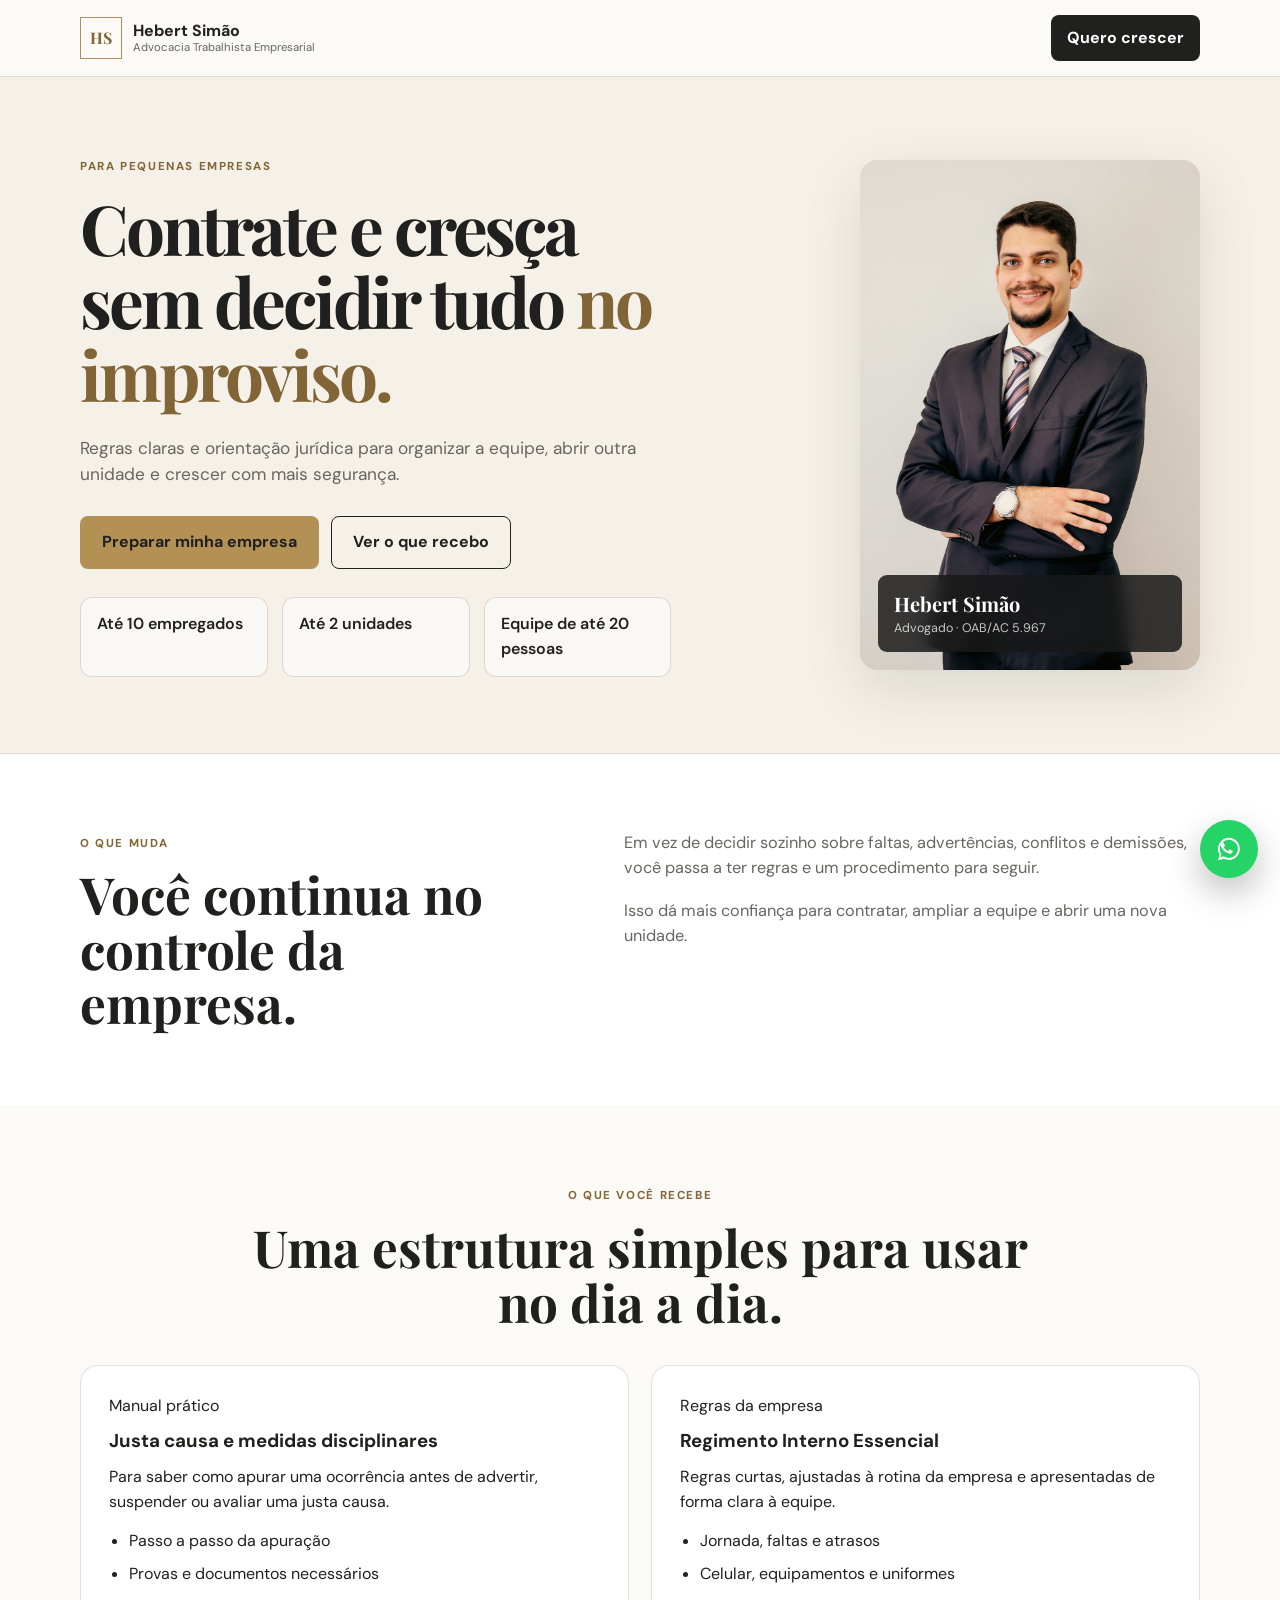
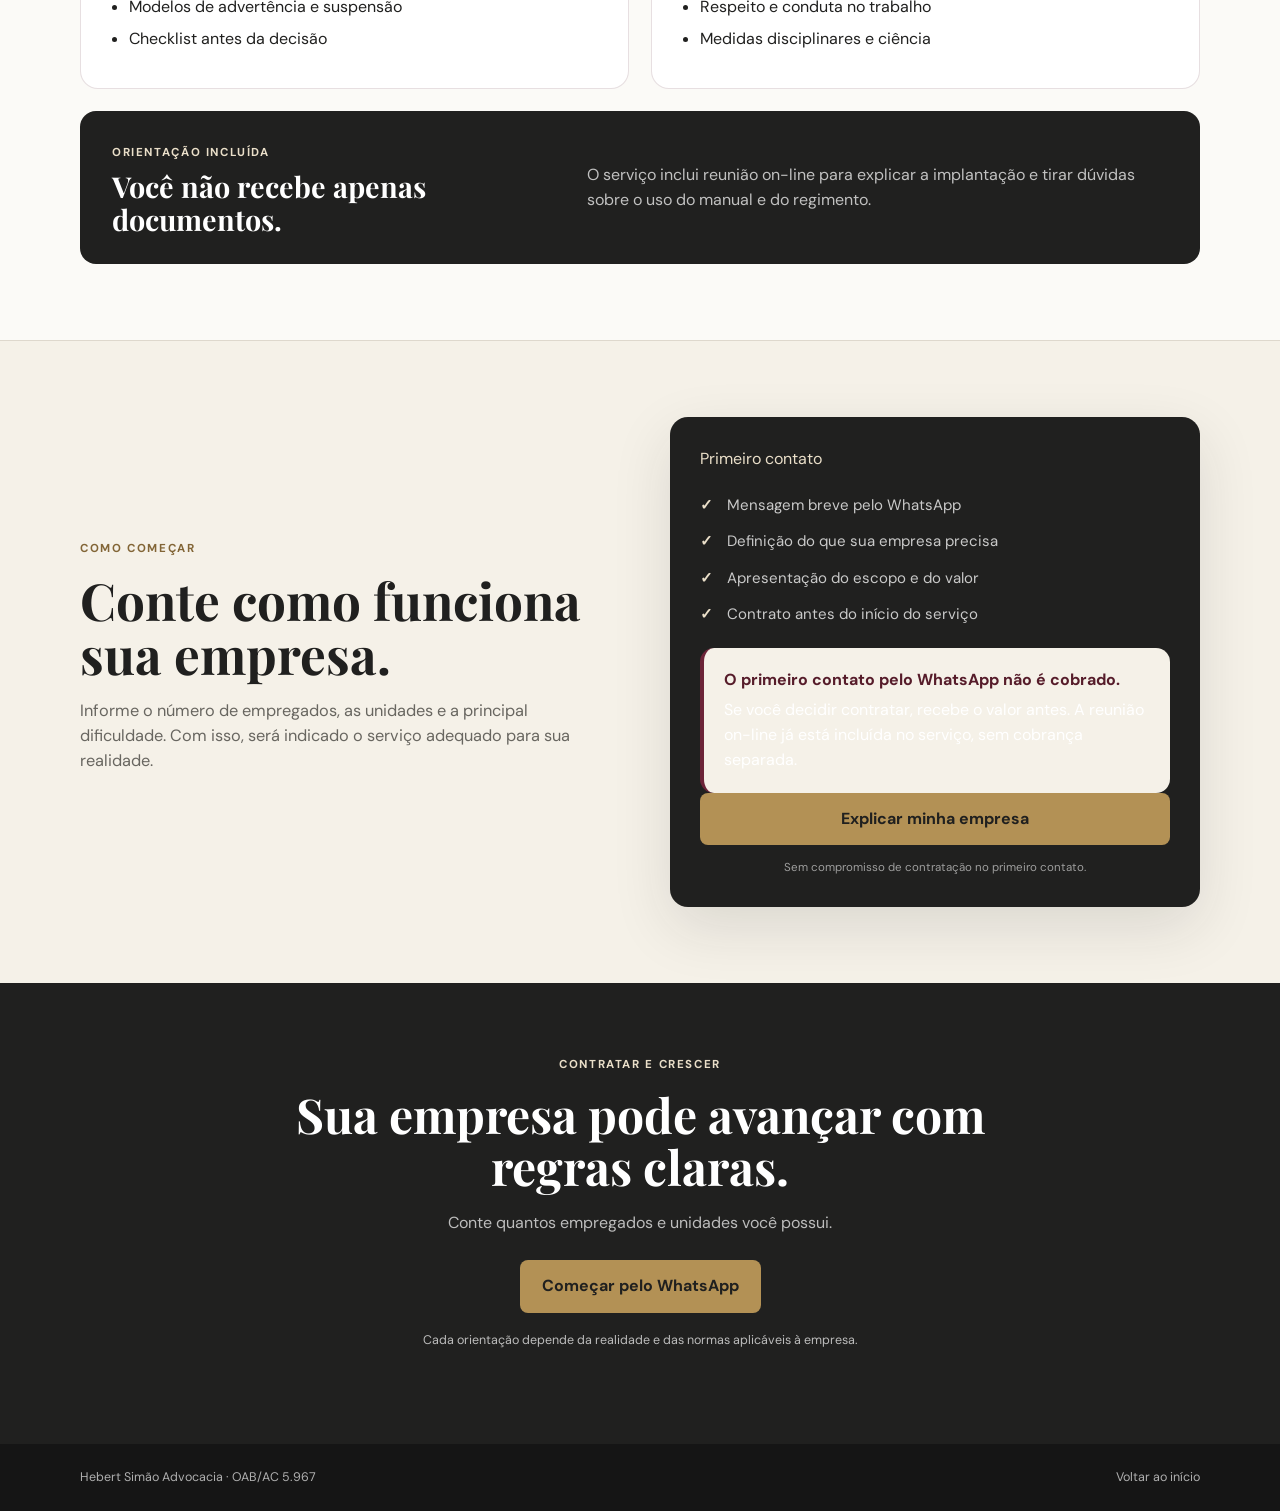
==== commit 783576b0: "Simplifica página de crescimento e esclarece reunião" ====
--- a/consultoria.html
+++ b/consultoria.html
@@ -3,16 +3,37 @@
 <head>
   <meta charset="UTF-8" />
   <meta name="viewport" content="width=device-width, initial-scale=1.0" />
-  <meta name="description" content="Apoio trabalhista para pequenas empresas que querem contratar, organizar a equipe e abrir novas unidades com regras claras e orientação jurídica." />
+  <meta name="description" content="Apoio trabalhista para pequenas empresas que querem contratar, organizar a equipe e crescer com regras claras." />
   <meta name="theme-color" content="#f5f1e8" />
   <meta property="og:title" content="Estrutura Trabalhista para Crescer | Hebert Simão" />
-  <meta property="og:description" content="Sua empresa pode contratar e expandir sem tomar decisões trabalhistas no improviso." />
+  <meta property="og:description" content="Contrate e expanda sua empresa com regras claras e orientação jurídica." />
   <title>Estrutura Trabalhista para Crescer | Hebert Simão</title>
   <link rel="preconnect" href="https://fonts.googleapis.com" />
   <link rel="preconnect" href="https://fonts.gstatic.com" crossorigin />
   <link href="https://fonts.googleapis.com/css2?family=DM+Sans:wght@400;500;600;700&family=Playfair+Display:wght@600;700&display=swap" rel="stylesheet" />
-  <link rel="stylesheet" href="styles.css?v=20260808-1" />
+  <link rel="stylesheet" href="styles.css?v=20260808-2" />
   <link rel="icon" href="favicon.svg" type="image/svg+xml" />
+  <style>
+    .growth-hero .hero-photo{max-width:430px;margin-left:auto}
+    .growth-hero .hero-photo img{width:100%;display:block}
+    .simple-proof{display:grid;grid-template-columns:repeat(3,1fr);gap:14px;margin-top:28px}
+    .simple-proof span{padding:14px 16px;border:1px solid rgba(86,28,42,.16);border-radius:12px;font-weight:600;background:rgba(255,255,255,.52)}
+    .included-grid{display:grid;grid-template-columns:repeat(2,1fr);gap:22px}
+    .included-card{padding:28px;border:1px solid rgba(86,28,42,.14);border-radius:18px;background:#fff}
+    .included-card h3{margin:8px 0 10px}.included-card p{margin:0 0 14px}
+    .short-list{margin:0;padding-left:20px}.short-list li{margin:8px 0}
+    .payment-clear{margin-top:22px;padding:20px;border-radius:14px;background:#f5f1e8;border-left:4px solid #6c2438}
+    .payment-clear strong{display:block;margin-bottom:5px;color:#561c2a}
+    @media(max-width:760px){
+      .growth-hero-grid{display:flex;flex-direction:column}
+      .growth-hero .hero-photo{max-width:100%;margin:10px 0 0}
+      .growth-lead{font-size:1rem}
+      .hero-actions{display:block}.hero-actions .btn{width:100%;margin:0 0 10px}
+      .simple-proof,.included-grid{grid-template-columns:1fr}
+      .simple-proof{gap:8px;margin-top:18px}.simple-proof span{padding:11px 13px}
+      .included-card{padding:22px}.section{padding-top:54px;padding-bottom:54px}
+    }
+  </style>
 </head>
 <body>
   <header class="site-header">
@@ -30,127 +51,77 @@
       <div class="container growth-hero-grid">
         <div>
           <span class="eyebrow">Para pequenas empresas</span>
-          <h1>Sua empresa não precisa ter <em>medo de crescer.</em></h1>
-          <p class="growth-lead">Contratar mais pessoas ou abrir outra unidade aumenta as responsabilidades, mas não precisa deixar o empresário sozinho diante de faltas, conflitos, advertências e desligamentos.</p>
+          <h1>Contrate e cresça sem decidir tudo <em>no improviso.</em></h1>
+          <p class="growth-lead">Regras claras e orientação jurídica para organizar a equipe, abrir outra unidade e crescer com mais segurança.</p>
           <div class="hero-actions">
             <a class="btn btn-primary" href="#comecar">Preparar minha empresa</a>
-            <a class="btn btn-secondary" href="#entregas">Ver o que está incluído</a>
+            <a class="btn btn-secondary" href="#incluido">Ver o que recebo</a>
           </div>
-          <div class="hero-trust"><span>Empresas com até 10 empregados</span><span>Até duas unidades e equipes de até 20 pessoas</span></div>
+          <div class="simple-proof">
+            <span>Até 10 empregados</span>
+            <span>Até 2 unidades</span>
+            <span>Equipe de até 20 pessoas</span>
+          </div>
         </div>
-        <aside class="growth-quote">
-          <span class="quote-mark">“</span>
-          <p>Se eu contratar mais gente ou abrir outra loja, será que vou criar um problema maior do que o próprio crescimento?</p>
-          <strong>Essa dúvida não precisa impedir a expansão.</strong>
-        </aside>
+        <div class="hero-photo">
+          <img src="hebert-simao.jpg?v=20260804-1" alt="Hebert Simão, advogado trabalhista empresarial" />
+          <div class="photo-caption"><strong>Hebert Simão</strong><span>Advogado · OAB/AC 5.967</span></div>
+        </div>
       </div>
     </section>
 
     <section class="section problem-section">
       <div class="container problem-grid">
         <div>
-          <span class="eyebrow">O problema real</span>
-          <h2>Crescer sem regras faz cada decisão pesar mais.</h2>
+          <span class="eyebrow">O que muda</span>
+          <h2>Você continua no controle da empresa.</h2>
         </div>
         <div class="problem-copy">
-          <p>Quando a empresa não tem procedimentos definidos, o empresário decide tudo no calor do momento: como agir diante de atrasos, faltas, celular durante o trabalho, conflitos ou uma falta grave.</p>
-          <p>Com regras conhecidas e orientação antes das decisões importantes, a equipe entende os limites e o empresário ganha mais segurança para contratar, organizar e expandir.</p>
+          <p>Em vez de decidir sozinho sobre faltas, advertências, conflitos e demissões, você passa a ter regras e um procedimento para seguir.</p>
+          <p>Isso dá mais confiança para contratar, ampliar a equipe e abrir uma nova unidade.</p>
         </div>
       </div>
     </section>
 
-    <section class="section growth-solution" id="entregas">
+    <section class="section growth-solution" id="incluido">
       <div class="container">
         <div class="section-heading centered">
-          <span class="eyebrow">Estrutura Trabalhista para Crescer</span>
-          <h2>Uma base prática para organizar a equipe e avançar.</h2>
-          <p class="section-intro">A solução reúne orientação e documentos adaptáveis à rotina do pequeno negócio. Não é uma promessa de ausência de conflitos, mas uma forma de reduzir improvisos e decidir com mais critério.</p>
+          <span class="eyebrow">O que você recebe</span>
+          <h2>Uma estrutura simples para usar no dia a dia.</h2>
         </div>
 
-        <div class="deliverable-grid">
-          <article class="deliverable-card">
-            <span class="deliverable-number">01</span>
+        <div class="included-grid">
+          <article class="included-card">
             <span class="support-label">Manual prático</span>
-            <h3>Manual de Justa Causa e Medidas Disciplinares</h3>
-            <p>Um roteiro simples para o empresário entender quando apurar, advertir, suspender ou buscar análise antes de uma possível justa causa.</p>
-            <ul>
-              <li>Requisitos: prova, gravidade, imediatidade e proporcionalidade</li>
-              <li>Diferença entre advertência, suspensão e justa causa</li>
-              <li>Passo a passo da apuração interna</li>
-              <li>Checklist de documentos e provas</li>
-              <li>Modelos de ocorrência, esclarecimento, advertência e suspensão</li>
-              <li>Checklist final antes da decisão</li>
+            <h3>Justa causa e medidas disciplinares</h3>
+            <p>Para saber como apurar uma ocorrência antes de advertir, suspender ou avaliar uma justa causa.</p>
+            <ul class="short-list">
+              <li>Passo a passo da apuração</li>
+              <li>Provas e documentos necessários</li>
+              <li>Modelos de advertência e suspensão</li>
+              <li>Checklist antes da decisão</li>
             </ul>
-            <p class="card-note">O manual orienta o procedimento, mas não autoriza aplicação automática de justa causa. Situações concretas exigem análise individual.</p>
           </article>
 
-          <article class="deliverable-card featured">
-            <span class="deliverable-number">02</span>
+          <article class="included-card featured">
             <span class="support-label">Regras da empresa</span>
             <h3>Regimento Interno Essencial</h3>
-            <p>Uma base curta e compreensível para comunicar as principais regras da empresa e reduzir dúvidas no dia a dia.</p>
-            <ul>
-              <li>Jornada, ponto, atrasos, faltas e atestados</li>
-              <li>Uso de celular, internet e equipamentos</li>
-              <li>Uniformes, segurança e cuidados com bens</li>
-              <li>Respeito, assédio, discriminação e conflitos</li>
-              <li>Sigilo, redes sociais e imagem da empresa</li>
-              <li>Medidas disciplinares e termo de ciência</li>
+            <p>Regras curtas, ajustadas à rotina da empresa e apresentadas de forma clara à equipe.</p>
+            <ul class="short-list">
+              <li>Jornada, faltas e atrasos</li>
+              <li>Celular, equipamentos e uniformes</li>
+              <li>Respeito e conduta no trabalho</li>
+              <li>Medidas disciplinares e ciência</li>
             </ul>
-            <p class="card-note">O texto é ajustado à atividade e às rotinas informadas pela empresa e deve ser compatível com a convenção coletiva aplicável.</p>
           </article>
         </div>
 
         <div class="support-band">
           <div>
-            <span class="eyebrow">Apoio próximo</span>
-            <h3>Os documentos não ficam esquecidos numa pasta.</h3>
+            <span class="eyebrow">Orientação incluída</span>
+            <h3>Você não recebe apenas documentos.</h3>
           </div>
-          <p>A implantação inclui orientação para apresentar as regras à equipe, colher ciência dos empregados e utilizar os procedimentos nas situações do cotidiano.</p>
-        </div>
-      </div>
-    </section>
-
-    <section class="section preview-section">
-      <div class="container">
-        <div class="section-heading">
-          <span class="eyebrow">Prévia das entregas</span>
-          <h2>O empresário entende o que fazer antes de agir.</h2>
-        </div>
-        <div class="preview-grid">
-          <article class="document-preview">
-            <div class="doc-top"><span>MANUAL</span><small>JUSTA CAUSA</small></div>
-            <h3>Checklist antes da penalidade</h3>
-            <ol>
-              <li>O fato está claramente identificado?</li>
-              <li>Há documentos, imagens ou testemunhas?</li>
-              <li>O empregado foi ouvido?</li>
-              <li>A resposta será imediata e proporcional?</li>
-              <li>Existem punições anteriores relacionadas?</li>
-              <li>A decisão e seus motivos serão registrados?</li>
-            </ol>
-          </article>
-          <article class="document-preview">
-            <div class="doc-top"><span>REGIMENTO</span><small>INTERNO</small></div>
-            <h3>Exemplo de regra objetiva</h3>
-            <p class="sample-rule"><strong>Uso de celular.</strong> Durante o horário de trabalho, o uso pessoal deve permanecer restrito aos intervalos, salvo urgência comunicada ao responsável ou quando o aparelho for necessário à atividade.</p>
-            <p class="sample-rule"><strong>Faltas e atrasos.</strong> O empregado deverá comunicar a ocorrência assim que possível e apresentar eventual documento justificativo dentro do prazo informado pela empresa.</p>
-          </article>
-        </div>
-      </div>
-    </section>
-
-    <section class="section audience-section">
-      <div class="container scope-grid">
-        <div>
-          <span class="eyebrow">Para quem foi pensado</span>
-          <h2>Pequeno negócio, orientação do tamanho certo.</h2>
-        </div>
-        <div class="scope-items">
-          <div class="scope-item"><strong>Primeiras contratações</strong><span>Para quem está começando a formar uma equipe.</span></div>
-          <div class="scope-item"><strong>Equipe em crescimento</strong><span>Para empresas que precisam trocar o improviso por regras.</span></div>
-          <div class="scope-item"><strong>Nova unidade</strong><span>Para quem pretende abrir outra loja ou ampliar a operação.</span></div>
-          <div class="scope-item"><strong>Sem RH próprio</strong><span>Para o empresário que centraliza as decisões sobre pessoas.</span></div>
+          <p>O serviço inclui reunião on-line para explicar a implantação e tirar dúvidas sobre o uso do manual e do regimento.</p>
         </div>
       </div>
     </section>
@@ -158,20 +129,24 @@
     <section class="section start-section" id="comecar">
       <div class="container start-grid">
         <div>
-          <span class="eyebrow">Primeiro passo</span>
-          <h2>Comece por um diagnóstico da sua empresa.</h2>
-          <p>Antes de indicar uma solução maior, são avaliadas a atividade, a quantidade de empregados, as unidades existentes e as principais dificuldades da rotina. Assim, você entende o que realmente precisa organizar.</p>
+          <span class="eyebrow">Como começar</span>
+          <h2>Conte como funciona sua empresa.</h2>
+          <p>Informe o número de empregados, as unidades e a principal dificuldade. Com isso, será indicado o serviço adequado para sua realidade.</p>
         </div>
         <div class="start-card">
-          <span class="support-label">Diagnóstico para Contratar e Crescer</span>
+          <span class="support-label">Primeiro contato</span>
           <ul class="consult-checks dark">
-            <li>Questionário breve sobre a operação</li>
-            <li>Reunião on-line de até 40 minutos</li>
-            <li>Identificação dos principais pontos de atenção</li>
-            <li>Ordem de prioridades para contratação ou expansão</li>
+            <li>Mensagem breve pelo WhatsApp</li>
+            <li>Definição do que sua empresa precisa</li>
+            <li>Apresentação do escopo e do valor</li>
+            <li>Contrato antes do início do serviço</li>
           </ul>
-          <a class="btn btn-primary btn-full" href="https://wa.me/5568999528903?text=Ol%C3%A1%2C%20Dr.%20Hebert.%20Quero%20preparar%20minha%20empresa%20para%20contratar%20e%20crescer.%20Hoje%20tenho%20aproximadamente%20___%20empregados%20e%20___%20unidade(s)." target="_blank" rel="noopener noreferrer">Quero preparar minha empresa</a>
-          <small>O escopo e os honorários são apresentados antes do início e formalizados em contrato.</small>
+          <div class="payment-clear">
+            <strong>O primeiro contato pelo WhatsApp não é cobrado.</strong>
+            Se você decidir contratar, recebe o valor antes. A reunião on-line já está incluída no serviço, sem cobrança separada.
+          </div>
+          <a class="btn btn-primary btn-full" href="https://wa.me/5568999528903?text=Ol%C3%A1%2C%20Dr.%20Hebert.%20Quero%20preparar%20minha%20empresa%20para%20crescer.%20Tenho%20___%20empregados%20e%20___%20unidade(s).%20Minha%20principal%20dificuldade%20%C3%A9%20___." target="_blank" rel="noopener noreferrer">Explicar minha empresa</a>
+          <small>Sem compromisso de contratação no primeiro contato.</small>
         </div>
       </div>
     </section>
@@ -179,10 +154,10 @@
     <section class="article-cta">
       <div class="container narrow">
         <span class="eyebrow">Contratar e crescer</span>
-        <h2>Você não precisa tomar sozinho as decisões trabalhistas da sua empresa.</h2>
-        <p>Conte quantos empregados e unidades sua empresa possui e qual é o próximo passo que deseja dar.</p>
-        <a class="btn btn-primary" href="https://wa.me/5568999528903?text=Ol%C3%A1%2C%20Dr.%20Hebert.%20Vim%20pela%20p%C3%A1gina%20Estrutura%20Trabalhista%20para%20Crescer.%20Minha%20empresa%20tem%20___%20empregados%20e%20quero%20___." target="_blank" rel="noopener noreferrer">Explicar minha situação</a>
-        <p class="consult-note">Cada orientação depende da realidade, dos documentos e das normas aplicáveis à empresa.</p>
+        <h2>Sua empresa pode avançar com regras claras.</h2>
+        <p>Conte quantos empregados e unidades você possui.</p>
+        <a class="btn btn-primary" href="https://wa.me/5568999528903?text=Ol%C3%A1%2C%20Dr.%20Hebert.%20Vim%20pela%20p%C3%A1gina%20Estrutura%20Trabalhista%20para%20Crescer.%20Minha%20empresa%20tem%20___%20empregados%20e%20___%20unidade(s)." target="_blank" rel="noopener noreferrer">Começar pelo WhatsApp</a>
+        <p class="consult-note">Cada orientação depende da realidade e das normas aplicáveis à empresa.</p>
       </div>
     </section>
   </main>
